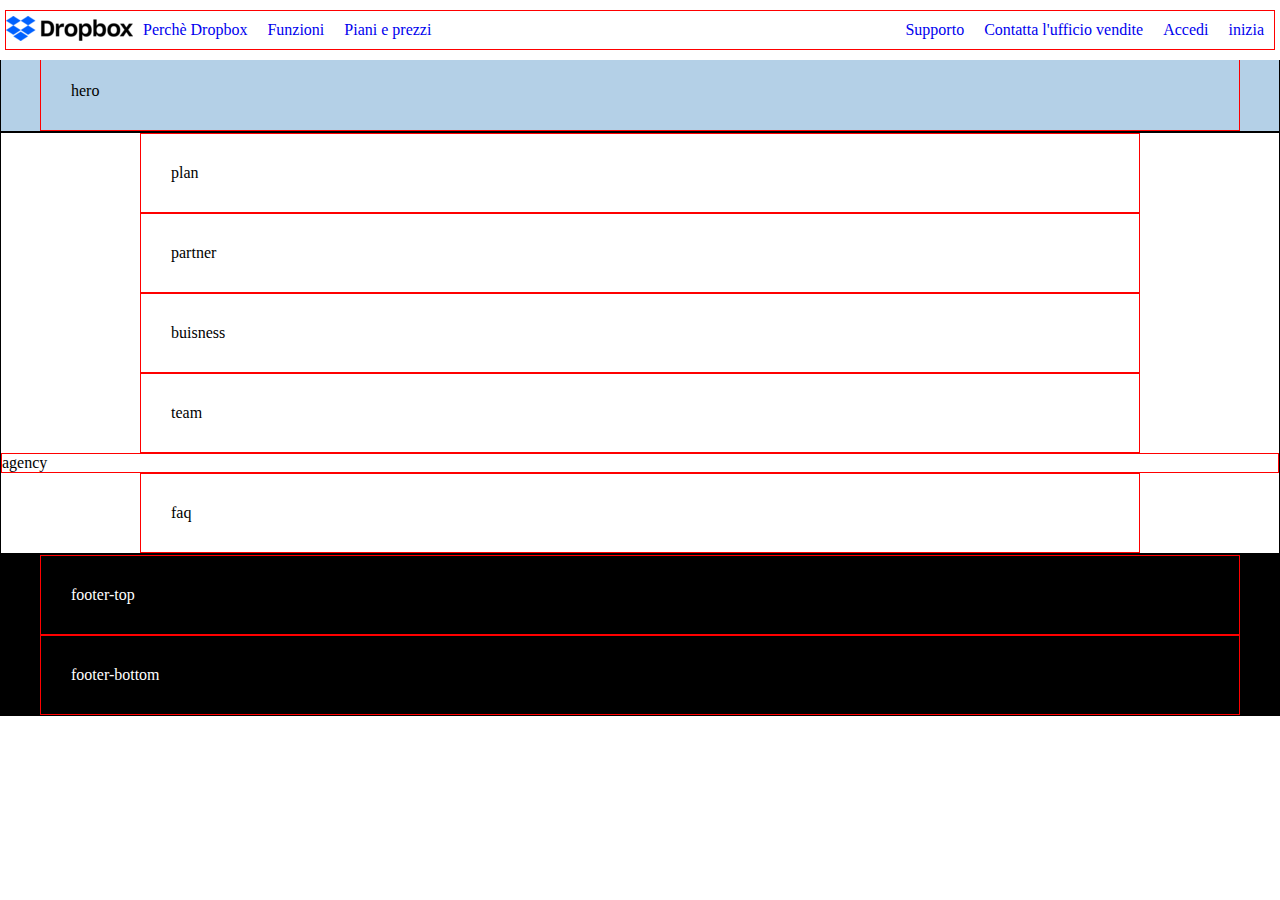
==== css/index.html @ 33028c06 "responsiv nav" ====
<!DOCTYPE html>
<html lang="en">
<head>
    <meta charset="UTF-8">
    <meta name="viewport" content="width=device-width, initial-scale=1.0">
    <!-- font -->
    <link rel="preconnect" href="https://fonts.googleapis.com">
    <link rel="preconnect" href="https://fonts.gstatic.com" crossorigin>
    <link href="https://fonts.googleapis.com/css2?family=Open+Sans:ital,wght@0,300..800;1,300..800&display=swap" rel="stylesheet">
    <link rel="stylesheet" href="css/style.css">
    <link rel="stylesheet" href="file.css">
    <title>Dropbox</title>
</head>
<body>
    <!-- header -->
    <header class="debug-1">
        <div class="nav-container">
            <nav class="debug d-flex space-between wrap">
                <div class="d-flex" >
                    <div>
                        <img src="../img/logo-small.png" alt="Dropbox-logo">
                    </div>
                    <ul class="d-flex wrap ">
                        <li><a href="#">Perchè Dropbox</a></li>
                        <li><a href="#">Funzioni</a></li>
                        <li><a href="#">Piani e prezzi</a></li>
                    </ul>
                </div>
                <div class="d-flex">
                    <ul class="d-flex wrap  ">
                        <li> <a href="#">Supporto</a></li>
                        <li><a href="#">Contatta l'ufficio vendite</a></li>
                        <li> <a href="#">Accedi</a></li>
                        <li><a href="#">inizia</a></li>
                    </ul>
                </div>

            </nav>
        </div>
       
        <div id="hero" class="debug container section-padding">hero</div>
    </header>








    <!-- main -->
    <main class="debug-1">
        <section id="plan" class="debug small-container section-padding">plan</section>
        <section id="partner" class="debug small-container section-padding">partner</section>
        <section id="buisness" class="debug small-container section-padding">buisness</section>
        <section id="team" class="debug small-container section-padding">team</section>
        <section id="agency" class="debug">agency</section>
        <section id="faq" class="debug small-container section-padding">faq</section>
    </main>
    <!-- footer -->
    <footer class="debug-1">
        <div class="ft-top debug container section-padding">footer-top</div>
        <div class="ft-bottom debug container section-padding">footer-bottom</div>
    </footer>
</body>
</html>
---- css/file.css ----
/* rest  */

*{
    margin: 0;
    padding: 0;
    box-sizing: border-box;
}

:root {
	--color-background: #ffffff;
	--color-background-image: #b4d0e7;
	--color-button: #0061ff;
	--color-background-footer: #000000;
	--color-bg-designit: #a2d39b;
	--color-bg-asu: #61082b;
	--color-bg-uniflorida: #0093ce;
	--color-bg-topps: #ff1c1c;
	--color-bg-designit-center: #f5f5f5;
	--color-bg-bicycle: #d5001f;
	--color-bg-lonelyplanet: #0d2481;
	--color-bg-herst: #b4d0e7;
	--color-bg-clearchannel: #ffd830;
	--color-text-buisness: #61082b;
}

ul{
    list-style: none;
}

a{
    text-decoration: none;
}

.debug{
    border: 1px solid red;
}

.debug-1{
    border: 1px solid black;
}


/* general  */

/* header  */

header{
    background-color: var(--color-background-image);
    margin-top: 50px;
}

nav{
    background-color: var(--color-background);
}

header ul li{
    padding: 10px;
}

header img{
   padding-top: 5px;
   max-width: 100%;
   

}


/* main  */






/* footer  */


footer{
    background-color: var(--color-background-footer);
    color: var(--color-background);
}


/* container  */



.container{
    max-width: 1200px;
    margin: 0 auto;
}

.small-container{
    max-width: 1000px;
    margin: 0 auto;
}

.nav-container{
    width: 100%;
    padding: 10px 5px;
    background-color: var(--color-background);
    position: fixed;
    top: 0;
    left: 0;
}

/* utility flex  */
.d-flex{
    display: flex;
}

.wrap{
    flex-wrap: wrap;
}

.space-between{
    justify-content: space-between;
}

.align-item{
    align-items: center;
}

.align-content{
    align-content: center;
}

.f-start{
    justify-content: flex-start;
}

.f-end{
    justify-content: flex-end
}

/* margin/padding  */

.section-padding{
    padding: 30px;
}
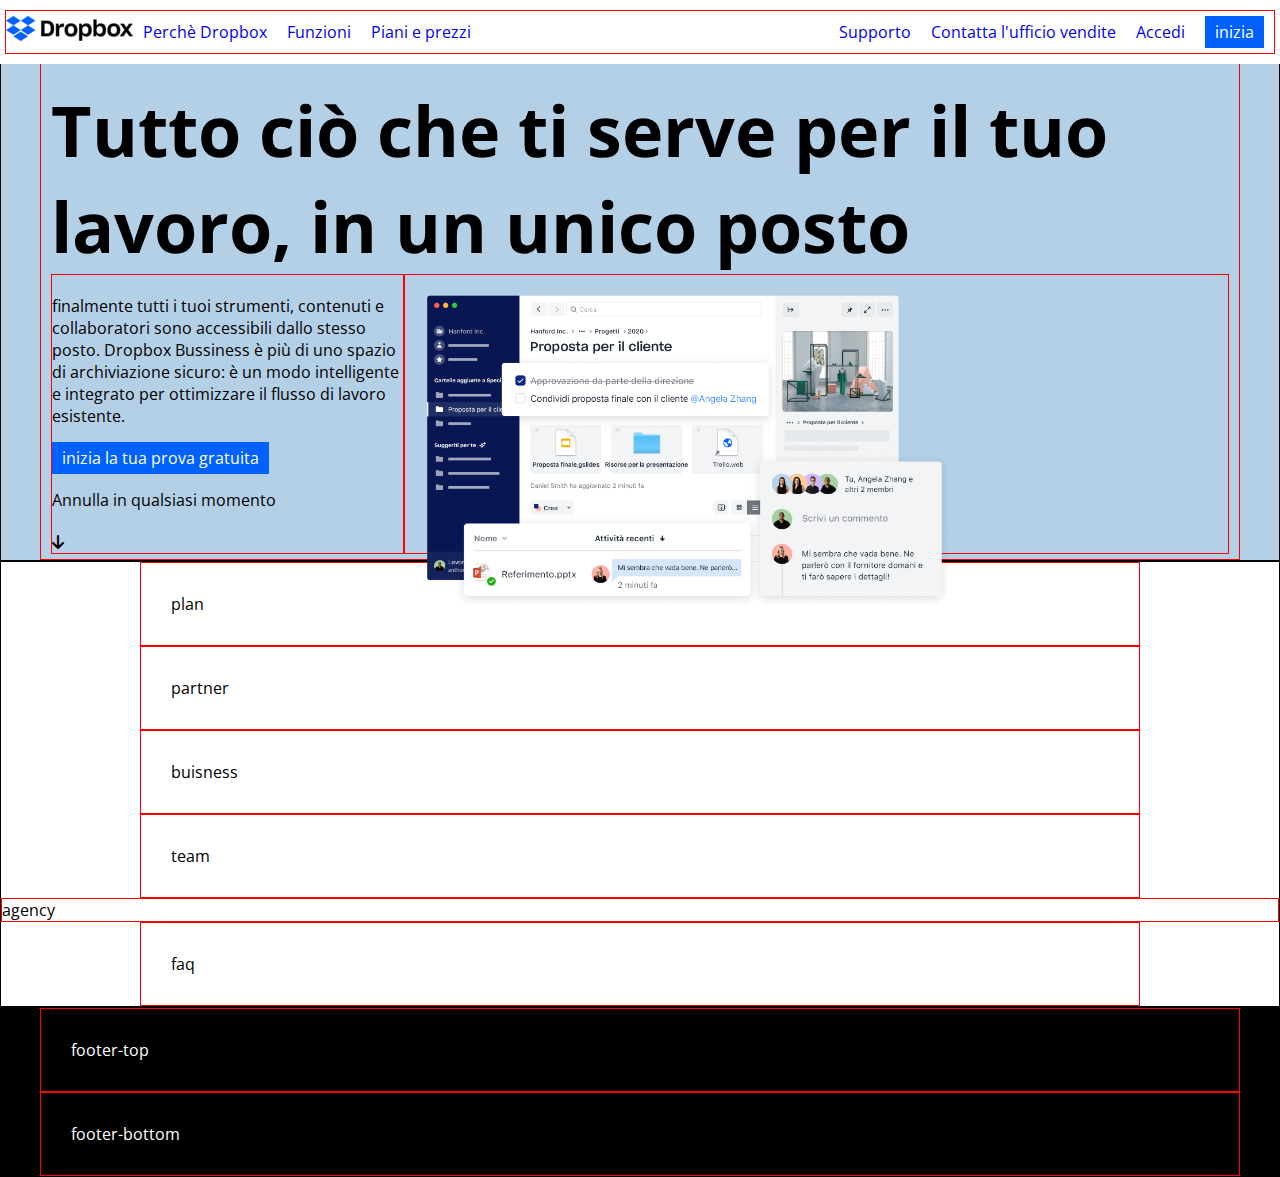
==== commit ba2f58f0: "add jumbo" ====
--- a/css/index.html
+++ b/css/index.html
@@ -3,11 +3,11 @@
 <head>
     <meta charset="UTF-8">
     <meta name="viewport" content="width=device-width, initial-scale=1.0">
-    <!-- font -->
+    <!-- font and font--->
     <link rel="preconnect" href="https://fonts.googleapis.com">
     <link rel="preconnect" href="https://fonts.gstatic.com" crossorigin>
-    <link href="https://fonts.googleapis.com/css2?family=Open+Sans:ital,wght@0,300..800;1,300..800&display=swap" rel="stylesheet">
-    <link rel="stylesheet" href="css/style.css">
+    <link href="https://fonts.googleapis.com/css2?family=Noto+Sans:ital,wght@0,100..900;1,100..900&family=Open+Sans:ital,wght@0,300..800;1,300..800&display=swap" rel="stylesheet">
+    <link rel="stylesheet" href="https://cdnjs.cloudflare.com/ajax/libs/font-awesome/6.5.1/css/all.min.css">
     <link rel="stylesheet" href="file.css">
     <title>Dropbox</title>
 </head>
@@ -31,22 +31,35 @@
                         <li> <a href="#">Supporto</a></li>
                         <li><a href="#">Contatta l'ufficio vendite</a></li>
                         <li> <a href="#">Accedi</a></li>
-                        <li><a href="#">inizia</a></li>
+                        <li><a href="#" class="blue-button">inizia</a></li>
                     </ul>
                 </div>
-
             </nav>
         </div>
        
-        <div id="hero" class="debug container section-padding">hero</div>
+        <div id="hero" class="debug container header-pudding">
+            <h1>Tutto ciò che ti serve per il tuo lavoro, in un unico posto</h1>
+
+            <div class="d-flex">
+                <div id="left" class="debug">
+
+                    <p>finalmente tutti i tuoi strumenti, contenuti e collaboratori sono accessibili dallo stesso posto.
+                        Dropbox Bussiness è più di uno spazio di archiviazione sicuro: è un modo intelligente e integrato per ottimizzare 
+                        il flusso di lavoro esistente.
+                    </p>
+                    <p><a href="#" class="blue-button">inizia la tua prova gratuita</a></p>
+                    <p>Annulla in qualsiasi momento</p>
+                    <p><i class="fa-solid fa-arrow-down"></i></p>
+                    
+
+                </div>
+                <div id="right" class="debug position-relative">
+                    <img id="jumbo"  src="../img/jumbo.png" alt="jumbo">
+                </div>
+            </div>
+            
+        </div>
     </header>
-
-
-
-
-
-
-
 
     <!-- main -->
     <main class="debug-1">
--- a/css/file.css
+++ b/css/file.css
@@ -41,7 +41,12 @@
 }
 
 
+
 /* general  */
+
+body{
+    font-family: "Open Sans", sans-serif;
+}
 
 /* header  */
 
@@ -61,11 +66,27 @@
 header img{
    padding-top: 5px;
    max-width: 100%;
-   
+}
 
+h1{
+    font-size: 70px;
+}
+
+header p{
+    margin-top: 20px;
 }
 
 
+.position-relative{
+    position: relative;
+}
+
+#jumbo{
+    position: absolute;
+    height: 330px;
+    padding-top: 20px;
+
+}
 /* main  */
 
 
@@ -103,6 +124,15 @@
     position: fixed;
     top: 0;
     left: 0;
+    z-index: 1000;
+}
+
+#left{
+    width: 30%;
+}
+
+#right{
+    width: 70%;
 }
 
 /* utility flex  */
@@ -134,9 +164,25 @@
     justify-content: flex-end
 }
 
+.f-center{
+    justify-content: center;
+}
+
 /* margin/padding  */
 
 .section-padding{
     padding: 30px;
 }
 
+.header-pudding{
+    padding: 30px 10px 5px 10px;
+}
+
+/* button utility */
+
+.blue-button{
+    color: var(--color-background);
+    padding: 5px 10px;
+    background-color: var(--color-button);
+}
+
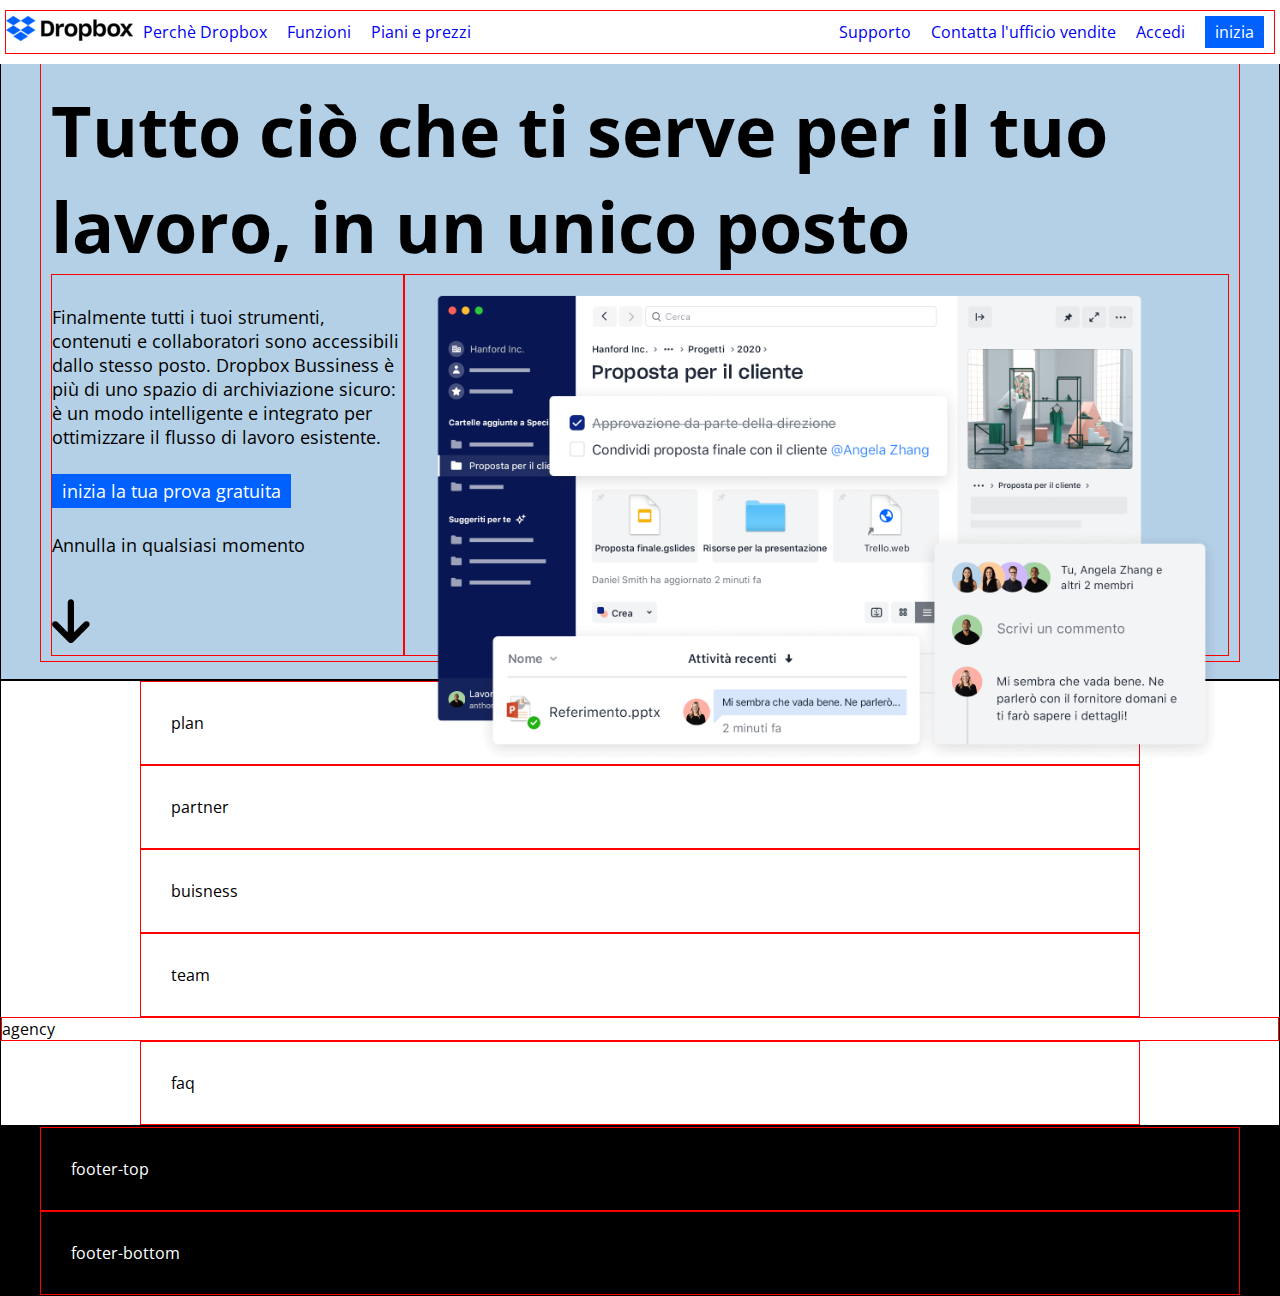
==== commit 3302a52f: "responsive jumbo" ====
--- a/css/index.html
+++ b/css/index.html
@@ -40,18 +40,16 @@
         <div id="hero" class="debug container header-pudding">
             <h1>Tutto ciò che ti serve per il tuo lavoro, in un unico posto</h1>
 
-            <div class="d-flex">
+            <div class="d-flex ">
                 <div id="left" class="debug">
 
-                    <p>finalmente tutti i tuoi strumenti, contenuti e collaboratori sono accessibili dallo stesso posto.
+                    <p>Finalmente tutti i tuoi strumenti, contenuti e collaboratori sono accessibili dallo stesso posto.
                         Dropbox Bussiness è più di uno spazio di archiviazione sicuro: è un modo intelligente e integrato per ottimizzare 
                         il flusso di lavoro esistente.
                     </p>
                     <p><a href="#" class="blue-button">inizia la tua prova gratuita</a></p>
                     <p>Annulla in qualsiasi momento</p>
-                    <p><i class="fa-solid fa-arrow-down"></i></p>
-                    
-
+                    <p class="down-arrow"><i class="fa-solid fa-arrow-down"></i></p>
                 </div>
                 <div id="right" class="debug position-relative">
                     <img id="jumbo"  src="../img/jumbo.png" alt="jumbo">
--- a/css/file.css
+++ b/css/file.css
@@ -53,6 +53,7 @@
 header{
     background-color: var(--color-background-image);
     margin-top: 50px;
+    min-height: 630px;
 }
 
 nav{
@@ -73,7 +74,13 @@
 }
 
 header p{
-    margin-top: 20px;
+    margin-top: 30px;
+    font-size: 18px;
+
+}
+
+.down-arrow{
+    font-size: 50px;
 }
 
 
@@ -83,9 +90,7 @@
 
 #jumbo{
     position: absolute;
-    height: 330px;
     padding-top: 20px;
-
 }
 /* main  */
 
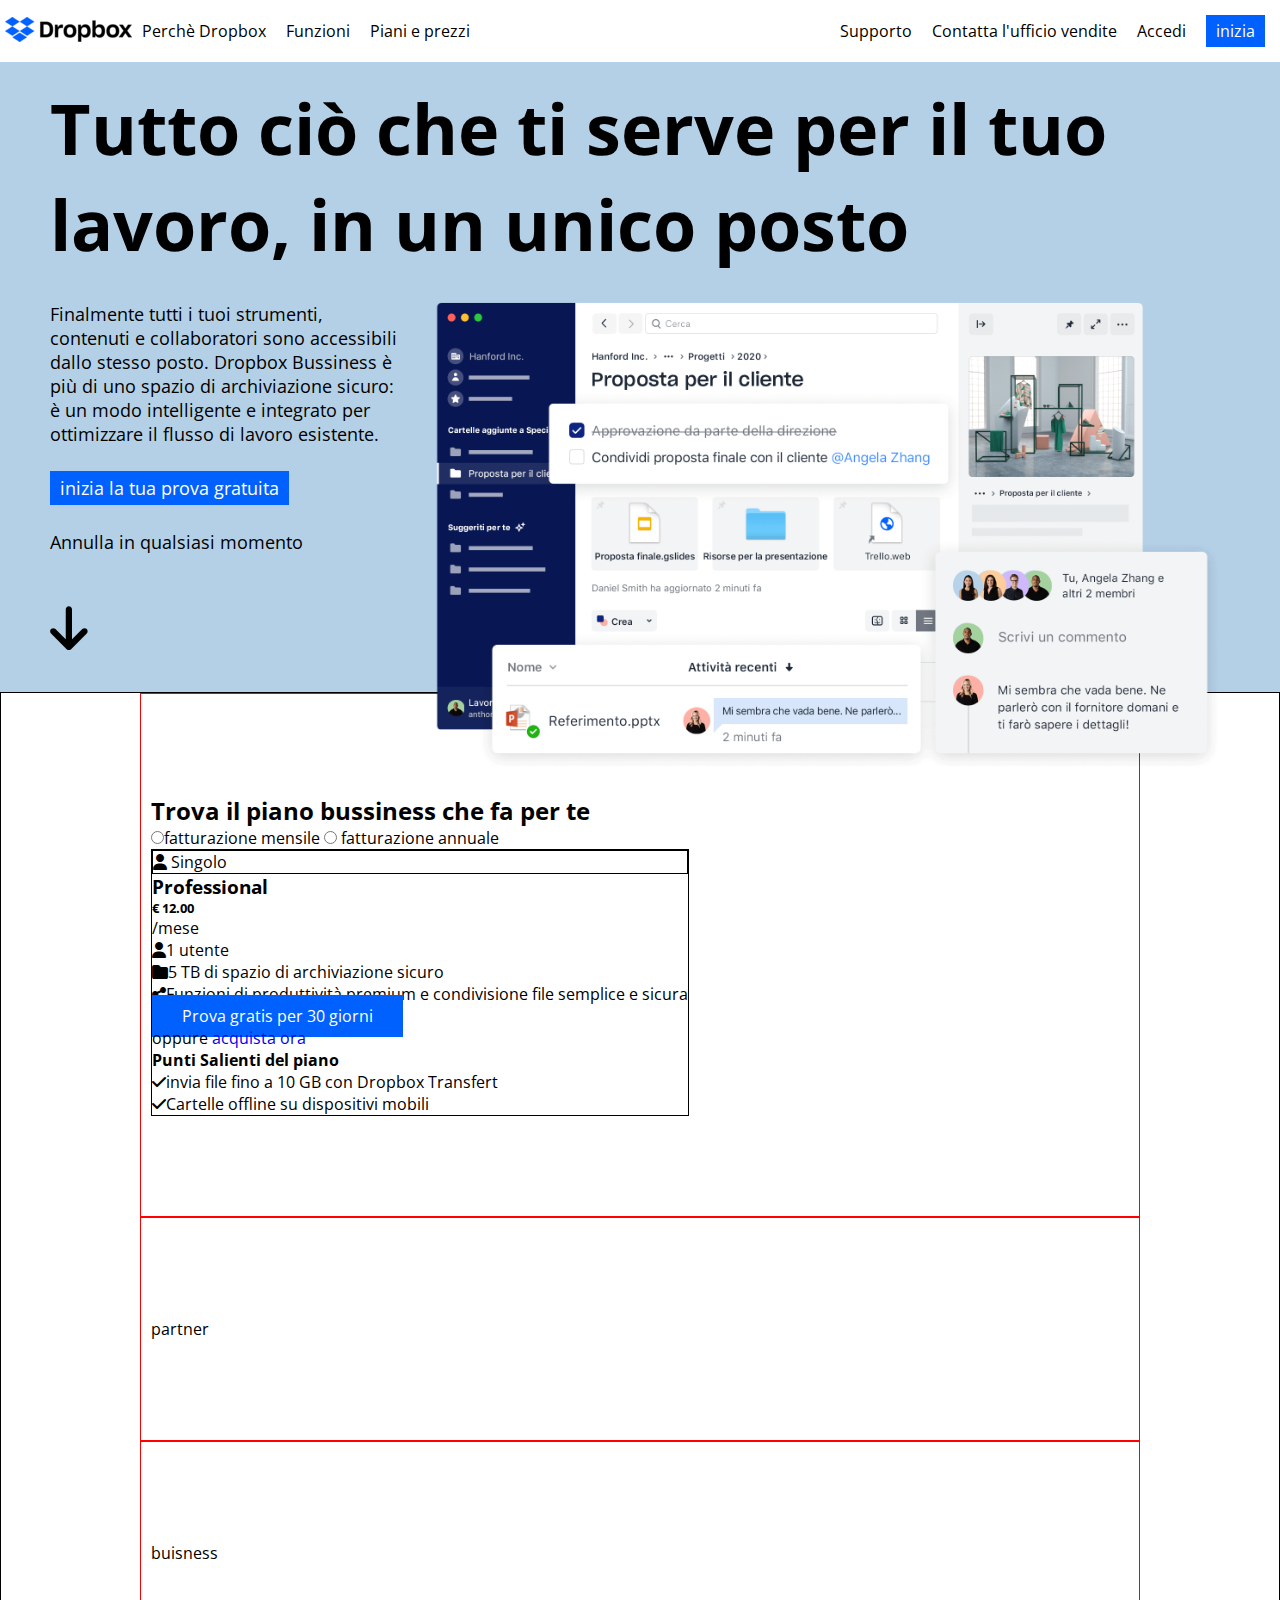
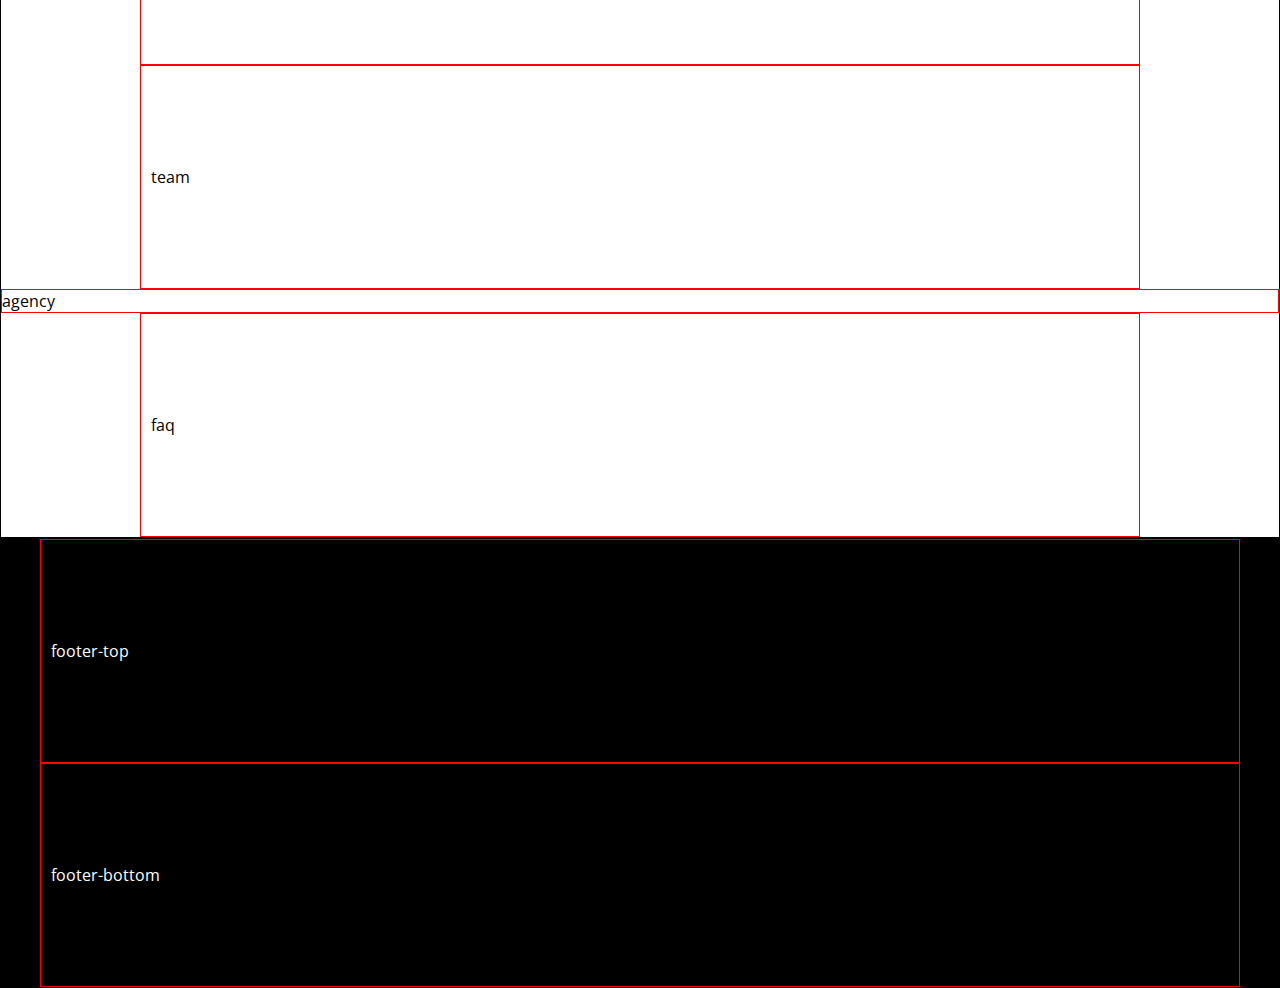
==== commit 33e7feb1: "Main structure" ====
--- a/css/index.html
+++ b/css/index.html
@@ -13,9 +13,9 @@
 </head>
 <body>
     <!-- header -->
-    <header class="debug-1">
+    <header >
         <div class="nav-container">
-            <nav class="debug d-flex space-between wrap">
+            <nav class="d-flex space-between wrap">
                 <div class="d-flex" >
                     <div>
                         <img src="../img/logo-small.png" alt="Dropbox-logo">
@@ -37,11 +37,11 @@
             </nav>
         </div>
        
-        <div id="hero" class="debug container header-pudding">
+        <div id="hero" class="container header-pudding">
             <h1>Tutto ciò che ti serve per il tuo lavoro, in un unico posto</h1>
 
             <div class="d-flex ">
-                <div id="left" class="debug">
+                <div id="left" >
 
                     <p>Finalmente tutti i tuoi strumenti, contenuti e collaboratori sono accessibili dallo stesso posto.
                         Dropbox Bussiness è più di uno spazio di archiviazione sicuro: è un modo intelligente e integrato per ottimizzare 
@@ -51,7 +51,7 @@
                     <p>Annulla in qualsiasi momento</p>
                     <p class="down-arrow"><i class="fa-solid fa-arrow-down"></i></p>
                 </div>
-                <div id="right" class="debug position-relative">
+                <div id="right" class="position-relative">
                     <img id="jumbo"  src="../img/jumbo.png" alt="jumbo">
                 </div>
             </div>
@@ -61,7 +61,77 @@
 
     <!-- main -->
     <main class="debug-1">
-        <section id="plan" class="debug small-container section-padding">plan</section>
+
+        <section id="plan" class="debug small-container section-padding">
+            <h2>Trova il piano bussiness che fa per te </h2>
+            <input type="radio" name="opzione">fatturazione mensile
+            <input type="radio" name="opzione"> fatturazione annuale
+
+
+
+           
+            <div class="d-flex wrap space-between">  <!-- contine  i 3 div  -->
+
+
+                <div class="debug-1">    <!-- primo div -->
+
+                    <div class="debug-1">  <!-- titolo div  -->
+                        <i class="fa-solid fa-user"></i>
+                        <span>Singolo</span>
+                    </div>
+
+                    <div>
+                        <ul>
+                            <h3>Professional</h3>
+                            <h5>&euro; 12.00</h5>
+                            <li>/mese</li>
+                        </ul>
+    
+                        <ul>
+                            <li><i class="fa-solid fa-user"></i>1 utente</li>
+                            <li><i class="fa-solid fa-folder"></i>5 TB  di spazio di archiviazione sicuro</li>
+                            <li><i class="fa-solid fa-share-nodes"></i>Funzioni di produttività premium e condivisione file semplice e sicura</li>
+                        </ul>
+
+                        <ul>
+                            <li><a href="#" class="blue-button-2">Prova gratis per 30 giorni</a></li>
+                            <li>oppure <a href="#">acquista ora</a></li>
+                        </ul>
+                    </div>
+
+                    <div>
+
+                        <ul>
+                            <h4> Punti Salienti del piano</h4>
+                            <li><i class="fa-solid fa-check"></i>invia file fino a 10 GB con Dropbox Transfert</li>
+                            <li><i class="fa-solid fa-check"></i>Cartelle offline su dispositivi mobili</li>
+                        </ul>
+                       
+                    </div>
+                    
+                     
+                    
+
+                    
+
+
+
+                </div>
+
+
+
+            </div> <!-- contine  i 3 div  -->
+
+        </section>
+
+
+
+
+
+
+
+
+        
         <section id="partner" class="debug small-container section-padding">partner</section>
         <section id="buisness" class="debug small-container section-padding">buisness</section>
         <section id="team" class="debug small-container section-padding">team</section>
--- a/css/file.css
+++ b/css/file.css
@@ -53,7 +53,7 @@
 header{
     background-color: var(--color-background-image);
     margin-top: 50px;
-    min-height: 630px;
+    min-height: 620px;
 }
 
 nav{
@@ -64,23 +64,36 @@
     padding: 10px;
 }
 
+header ul li a{
+    color: var(--color-background-footer);
+}
+
 header img{
-   padding-top: 5px;
+   padding-top: 7px;
    max-width: 100%;
 }
 
 h1{
     font-size: 70px;
+}
+
+#left{
+    width: 30%;
+   
+}
+
+#right{
+    width: 70%;
 }
 
 header p{
     margin-top: 30px;
     font-size: 18px;
-
 }
 
 .down-arrow{
     font-size: 50px;
+    padding-top: 10px;
 }
 
 
@@ -90,8 +103,12 @@
 
 #jumbo{
     position: absolute;
-    padding-top: 20px;
-}
+    padding-top: 30px;
+}
+#hero{
+    padding-bottom: 30px;
+}
+
 /* main  */
 
 
@@ -132,13 +149,7 @@
     z-index: 1000;
 }
 
-#left{
-    width: 30%;
-}
-
-#right{
-    width: 70%;
-}
+
 
 /* utility flex  */
 .d-flex{
@@ -176,12 +187,14 @@
 /* margin/padding  */
 
 .section-padding{
-    padding: 30px;
+    padding: 100px 10px ;
 }
 
 .header-pudding{
-    padding: 30px 10px 5px 10px;
-}
+    padding: 30px 10px 0px 10px;
+}
+
+
 
 /* button utility */
 
@@ -191,3 +204,8 @@
     background-color: var(--color-button);
 }
 
+.blue-button-2{
+    color: var(--color-background);
+    padding: 10px 30px;
+    background-color: var(--color-button);
+}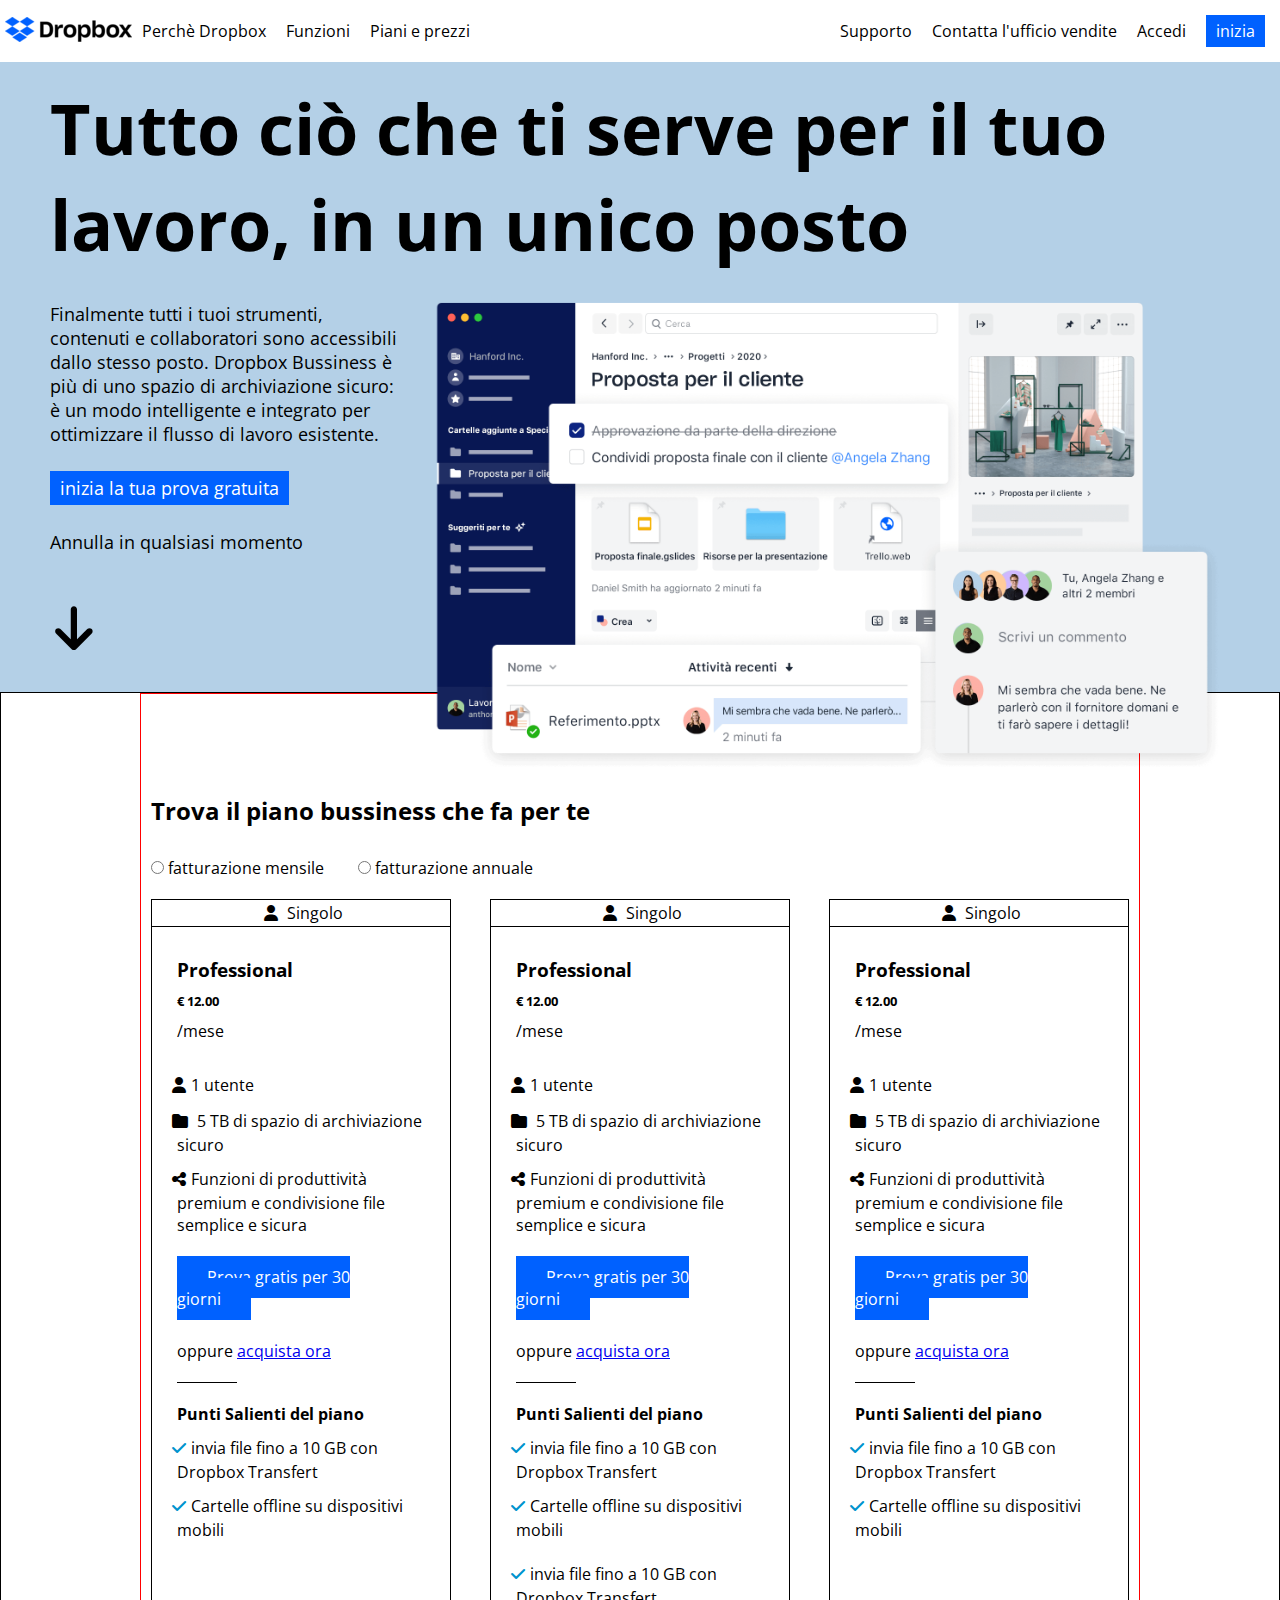
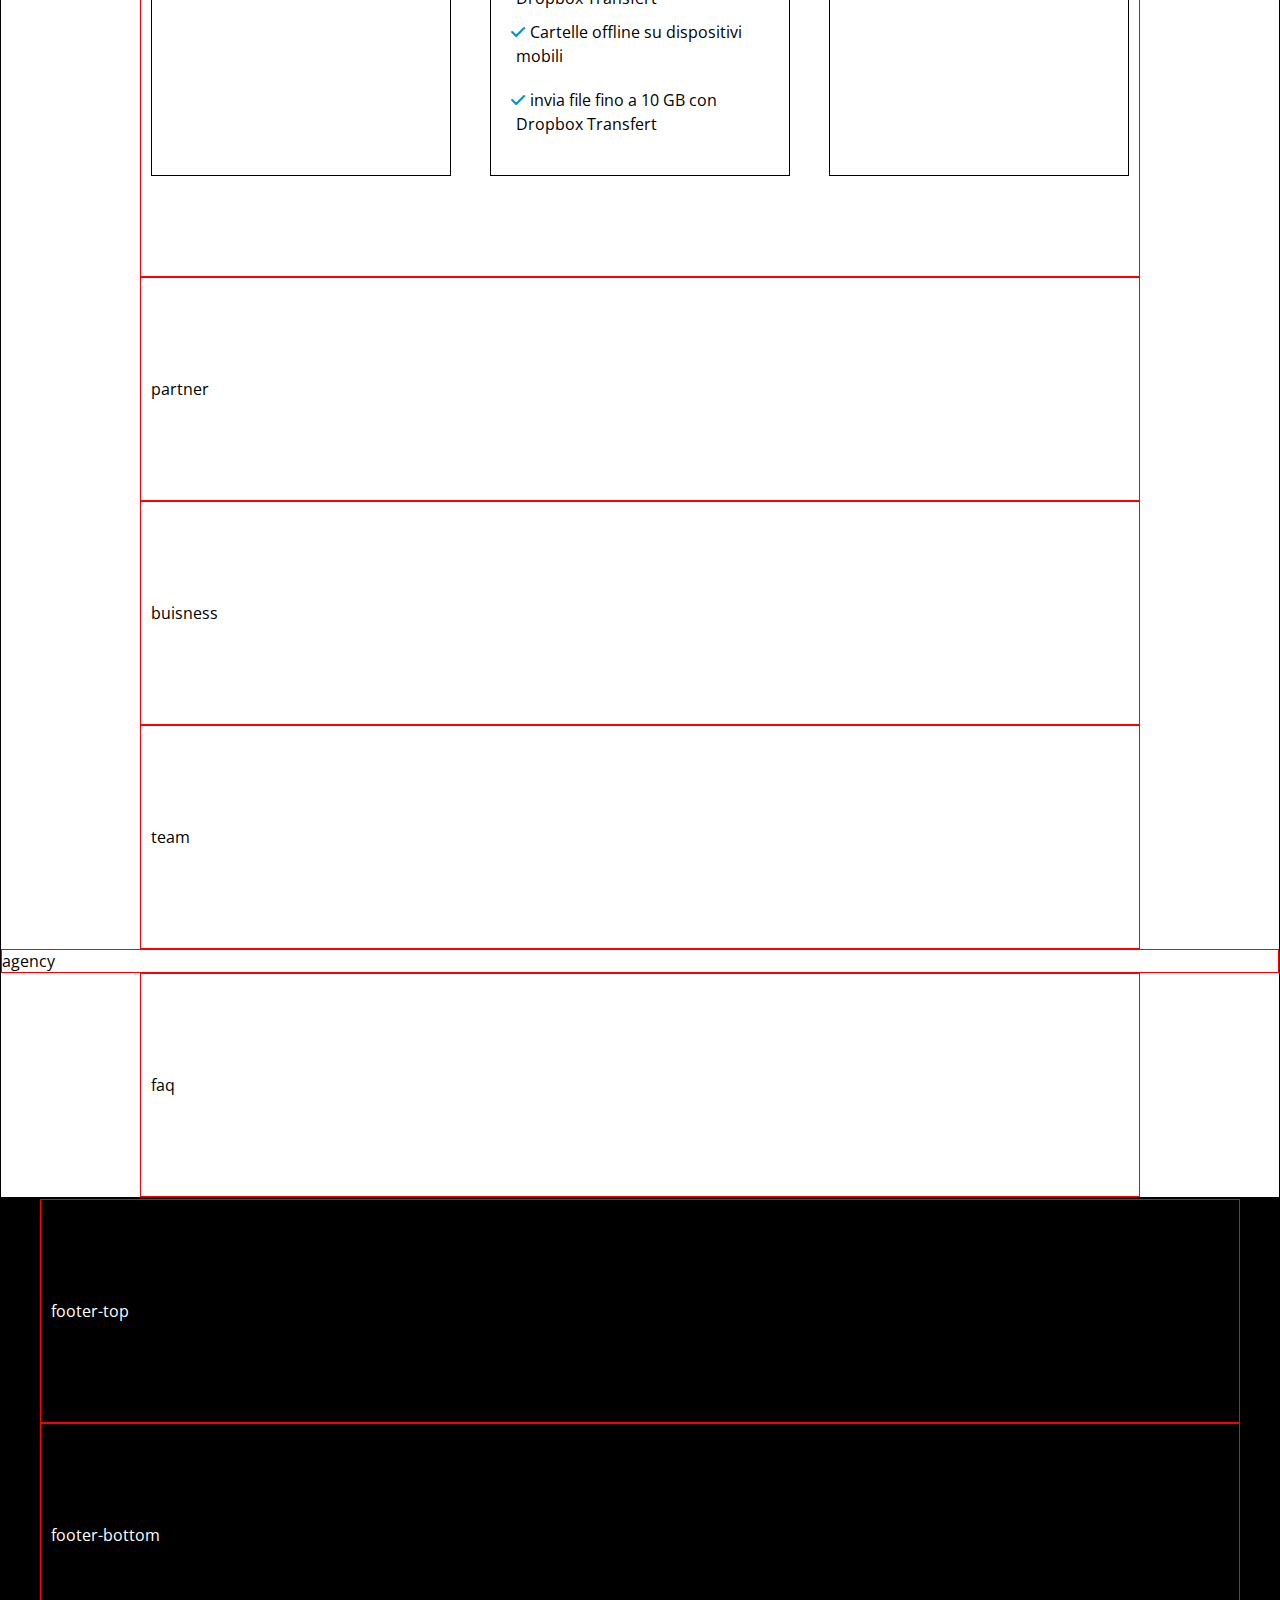
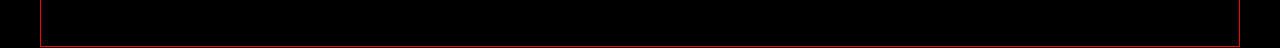
==== commit 32062d7d: "Section plan 80%" ====
--- a/css/index.html
+++ b/css/index.html
@@ -63,61 +63,144 @@
     <main class="debug-1">
 
         <section id="plan" class="debug small-container section-padding">
-            <h2>Trova il piano bussiness che fa per te </h2>
-            <input type="radio" name="opzione">fatturazione mensile
-            <input type="radio" name="opzione"> fatturazione annuale
+            <h2 class="padding-b-30">Trova il piano bussiness che fa per te </h2>
+            <input type="radio" name="opzione" > fatturazione mensile
+            <input type="radio" name="opzione" class="margin-l-30"> fatturazione annuale
 
 
 
            
-            <div class="d-flex wrap space-between">  <!-- contine  i 3 div  -->
-
-
-                <div class="debug-1">    <!-- primo div -->
-
-                    <div class="debug-1">  <!-- titolo div  -->
+            <div class="d-flex wrap space-between padding-t-20">  <!-- contine  i 3 div  -->
+
+
+                <div class="plan-container border">    <!-- primo div -->
+
+                    <div class="border-b-1  text-center ">  <!-- titolo div  -->
                         <i class="fa-solid fa-user"></i>
                         <span>Singolo</span>
                     </div>
 
-                    <div>
-                        <ul>
-                            <h3>Professional</h3>
-                            <h5>&euro; 12.00</h5>
-                            <li>/mese</li>
-                        </ul>
-    
-                        <ul>
-                            <li><i class="fa-solid fa-user"></i>1 utente</li>
-                            <li><i class="fa-solid fa-folder"></i>5 TB  di spazio di archiviazione sicuro</li>
-                            <li><i class="fa-solid fa-share-nodes"></i>Funzioni di produttività premium e condivisione file semplice e sicura</li>
-                        </ul>
-
-                        <ul>
-                            <li><a href="#" class="blue-button-2">Prova gratis per 30 giorni</a></li>
-                            <li>oppure <a href="#">acquista ora</a></li>
-                        </ul>
-                    </div>
-
-                    <div>
-
-                        <ul>
-                            <h4> Punti Salienti del piano</h4>
-                            <li><i class="fa-solid fa-check"></i>invia file fino a 10 GB con Dropbox Transfert</li>
-                            <li><i class="fa-solid fa-check"></i>Cartelle offline su dispositivi mobili</li>
-                        </ul>
-                       
-                    </div>
-                    
-                     
-                    
-
-                    
-
-
-
-                </div>
-
+                    <div class="padding-plan">
+                        <div >
+                            <ul>
+                                <h3 class="padding-b-10">Professional</h3>
+                                <h5 class="padding-b-10">&euro; 12.00</h5>
+                                <li class="padding-b-30">/mese</li>
+                            </ul>
+        
+
+                            <ul>
+                                <li class="padding-b-10"><i class="fa-solid fa-user"></i>1 utente</li>
+                                <li class="padding-b-10"><i class="fa-solid fa-folder"></i>
+                                    5 TB  di spazio di archiviazione sicuro</li>
+                                <li class="padding-b-30"><i class="fa-solid fa-share-nodes"></i>Funzioni di produttività premium e condivisione file semplice e sicura</li>
+                            </ul>
+    
+                            <ul>
+                                <li class="padding-b-30"><a href="#" class="blue-button-2">Prova gratis per 30 giorni</a></li>
+                                <li  class="padding-b-20">oppure <a href="#">acquista ora</a></li>
+                            </ul>
+                        </div>
+                        <div class="border-b"></div>
+                        <div>
+    
+                            <ul>
+                                <h4 class="padding-b-10 padding-t-20"> Punti Salienti del piano</h4>
+                                <li class="padding-b-10"><i class="fa-solid fa-check check"></i>invia file fino a 10 GB con Dropbox Transfert</li>
+                                <li class="padding-b-20"><i class="fa-solid fa-check check"></i>Cartelle offline su dispositivi mobili</li>
+                            </ul>
+                           
+                        </div>
+                    </div>
+                </div>
+
+                <div class="plan-container border ">    <!-- secondo div -->
+
+                    <div class="border-b-1  text-center ">  <!-- titolo div  -->
+                        <i class="fa-solid fa-user"></i>
+                        <span>Singolo</span>
+                    </div>
+
+                    <div class=" padding-plan">
+                        <div >
+                            <ul>
+                                <h3 class="padding-b-10">Professional</h3>
+                                <h5 class="padding-b-10">&euro; 12.00</h5>
+                                <li class="padding-b-30">/mese</li>
+                            </ul>
+        
+
+                            <ul>
+                                <li class="padding-b-10"><i class="fa-solid fa-user"></i>1 utente</li>
+                                <li class="padding-b-10"><i class="fa-solid fa-folder"></i>
+                                    5 TB  di spazio di archiviazione sicuro</li>
+                                <li class="padding-b-30"><i class="fa-solid fa-share-nodes"></i>Funzioni di produttività premium e condivisione file semplice e sicura</li>
+                            </ul>
+    
+                            <ul>
+                                <li class="padding-b-30"><a href="#" class="blue-button-2">Prova gratis per 30 giorni</a></li>
+                                <li  class="padding-b-20">oppure <a href="#">acquista ora</a></li>
+                            </ul>
+                        </div>
+                        <div class="border-b"></div>
+                        <div>
+    
+                            <ul>
+                                <h4 class="padding-b-10 padding-t-20"> Punti Salienti del piano</h4>
+                                <li class="padding-b-10"><i class="fa-solid fa-check check"></i>invia file fino a 10 GB con Dropbox Transfert</li>
+                                <li class="padding-b-20"><i class="fa-solid fa-check check"></i>Cartelle offline su dispositivi mobili</li>
+                                <li class="padding-b-10"><i class="fa-solid fa-check check"></i>invia file fino a 10 GB con Dropbox Transfert</li>
+                                <li class="padding-b-20"><i class="fa-solid fa-check check"></i>Cartelle offline su dispositivi mobili</li>
+                                <li class="padding-b-10"><i class="fa-solid fa-check check"></i>invia file fino a 10 GB con Dropbox Transfert</li>
+                            </ul>
+                           
+                        </div>
+                    </div>
+                </div>
+
+
+
+
+                <div class="plan-container border">    <!-- terzo div -->
+
+                    <div class="border-b-1 text-center ">  <!-- titolo div  -->
+                        <i class="fa-solid fa-user"></i>
+                        <span>Singolo</span>
+                    </div>
+
+                    <div class="padding-plan">
+                        <div >
+                            <ul>
+                                <h3 class="padding-b-10">Professional</h3>
+                                <h5 class="padding-b-10">&euro; 12.00</h5>
+                                <li class="padding-b-30">/mese</li>
+                            </ul>
+        
+
+                            <ul>
+                                <li class="padding-b-10"><i class="fa-solid fa-user"></i>1 utente</li>
+                                <li class="padding-b-10"><i class="fa-solid fa-folder"></i>
+                                    5 TB  di spazio di archiviazione sicuro</li>
+                                <li class="padding-b-30"><i class="fa-solid fa-share-nodes"></i>Funzioni di produttività premium e condivisione file semplice e sicura</li>
+                            </ul>
+    
+                            <ul>
+                                <li class="padding-b-30"><a href="#" class="blue-button-2">Prova gratis per 30 giorni</a></li>
+                                <li  class="padding-b-20">oppure <a href="#">acquista ora</a></li>
+                            </ul>
+                        </div>
+                        <div class="border-b"></div>
+                        <div>
+    
+                            <ul>
+                                <h4 class="padding-b-10 padding-t-20"> Punti Salienti del piano</h4>
+                                <li class="padding-b-10"><i class="fa-solid fa-check check"></i>invia file fino a 10 GB con Dropbox Transfert</li>
+                                <li class="padding-b-20"><i class="fa-solid fa-check check"></i>Cartelle offline su dispositivi mobili</li>
+                            </ul>
+                           
+                        </div>
+                    </div>
+                </div>
 
 
             </div> <!-- contine  i 3 div  -->
--- a/css/file.css
+++ b/css/file.css
@@ -111,9 +111,21 @@
 
 /* main  */
 
-
-
-
+main a{
+    text-decoration: underline;
+}
+
+i{ 
+    padding: 5px;
+}
+
+ul li i{
+    margin-left: -10px;
+}
+
+.check{
+    color: var(--color-bg-uniflorida);
+}
 
 
 /* footer  */
@@ -149,6 +161,10 @@
     z-index: 1000;
 }
 
+.plan-container{
+    width: 300px;
+    min-height: 855px;
+}
 
 
 /* utility flex  */
@@ -194,7 +210,30 @@
     padding: 30px 10px 0px 10px;
 }
 
-
+.margin-l-30{
+    margin-left: 30px;
+}
+
+.padding-b-10{
+    padding-bottom: 10px;
+}
+
+.padding-b-30{
+    padding-bottom: 30px;
+}
+
+.padding-b-20{
+    padding-bottom: 20px;
+}
+
+.padding-t-20{
+    padding-top: 20px;
+}
+
+
+.padding-plan{
+    padding: 30px 25px;
+}
 
 /* button utility */
 
@@ -208,4 +247,33 @@
     color: var(--color-background);
     padding: 10px 30px;
     background-color: var(--color-button);
+    text-decoration: none;
+}
+
+
+/* border utility  */
+
+
+.border-b-1{
+    border-left: 0px solid var(--color-background-footer);
+    border-right: 0px solid var(--color-background-footer);
+    border-top: 0px solid var(--color-background-footer);
+    border-bottom: 1px solid var(--color-background-footer);
+
+
+}
+
+.border{
+    border: 1px solid var(--color-background-footer);
+}
+
+.border-b{
+    border-bottom: 1px solid var(--color-background-footer);
+   width: 60px;
+}
+
+/* text utility  */
+
+.text-center{
+    text-align: center;
 }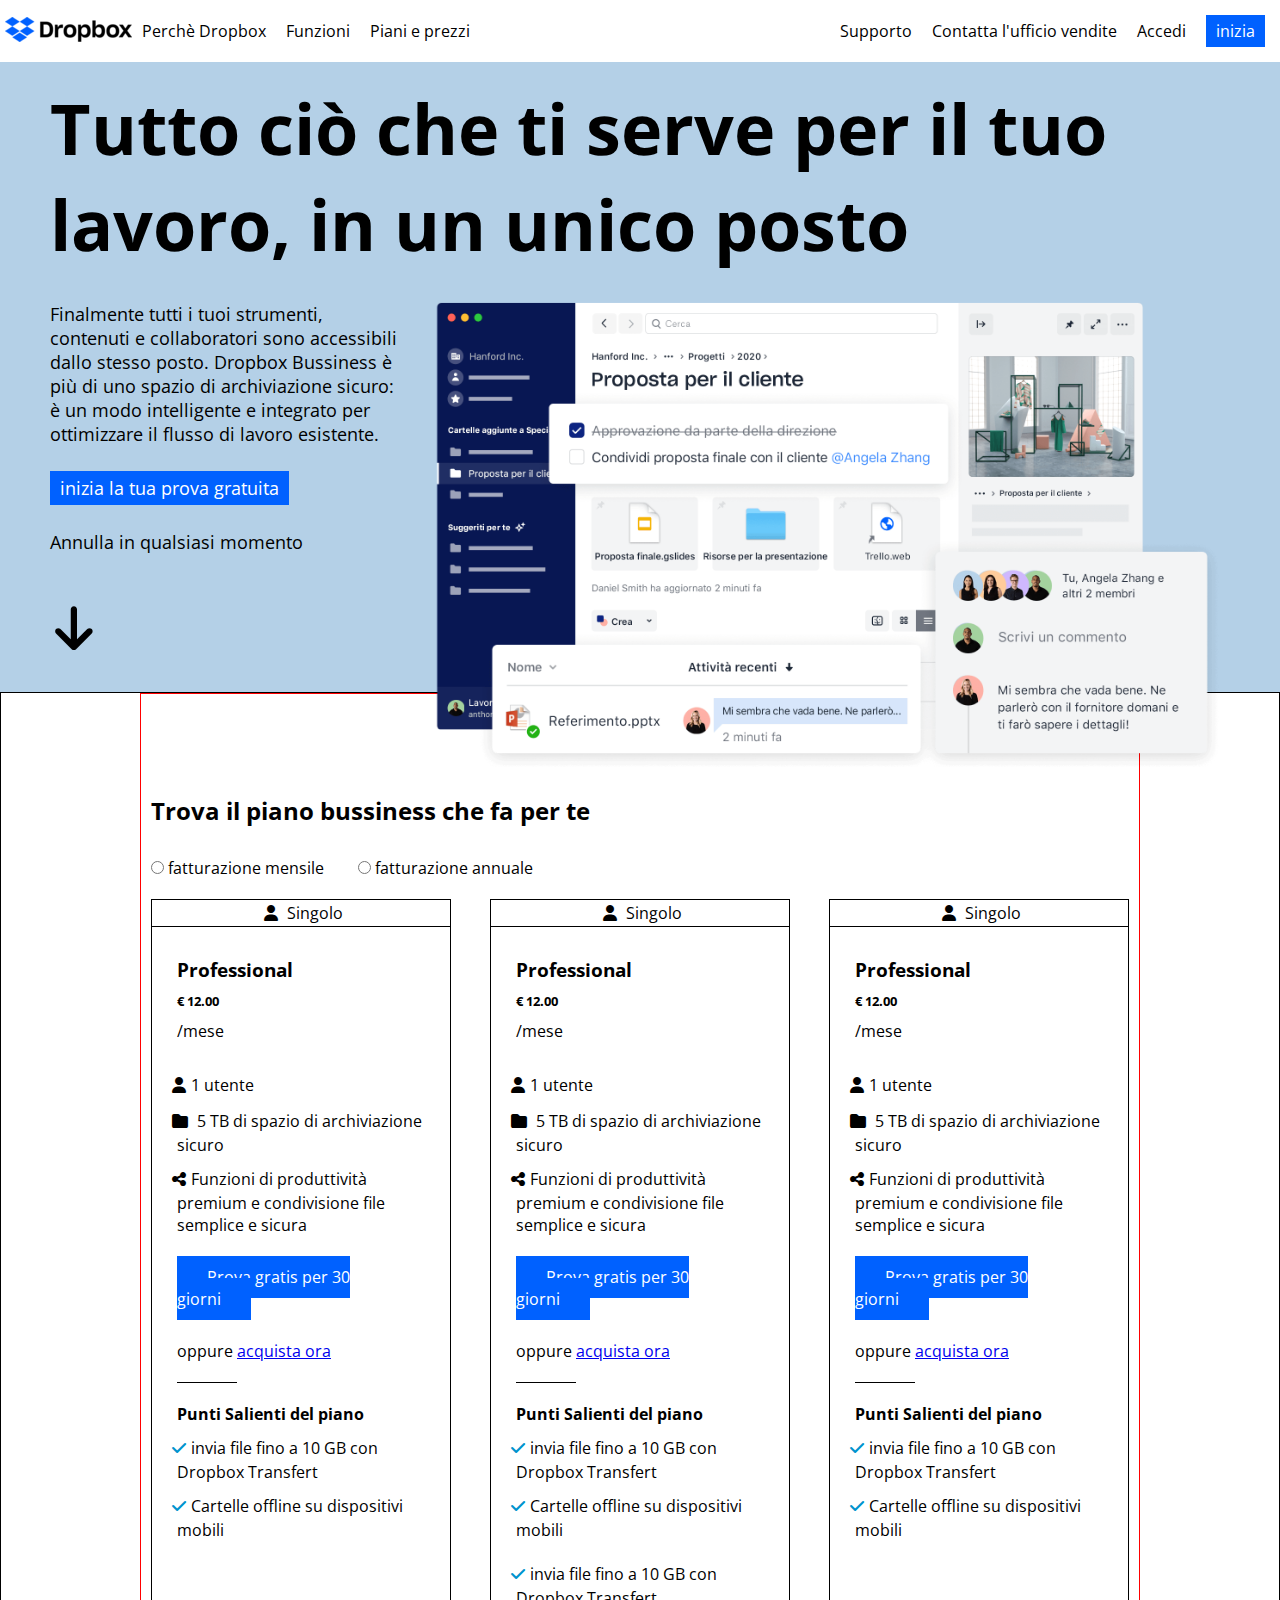
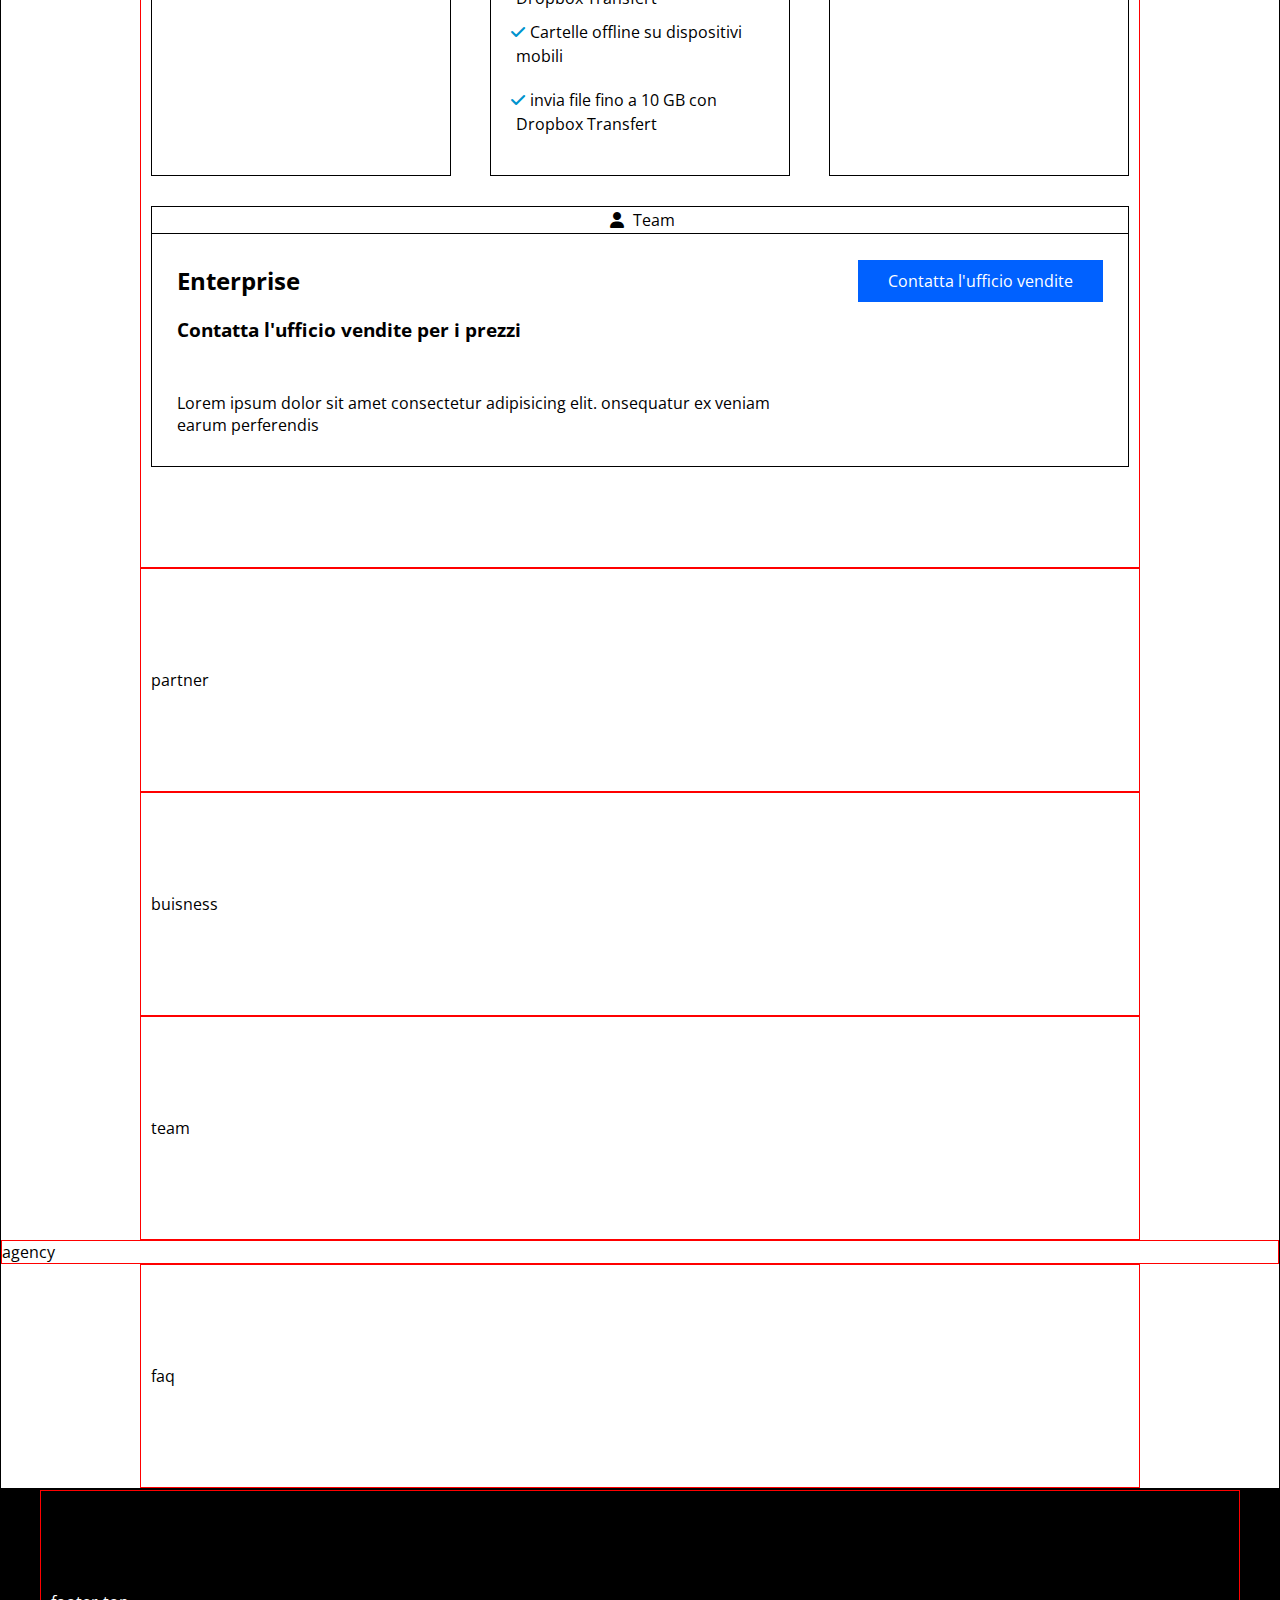
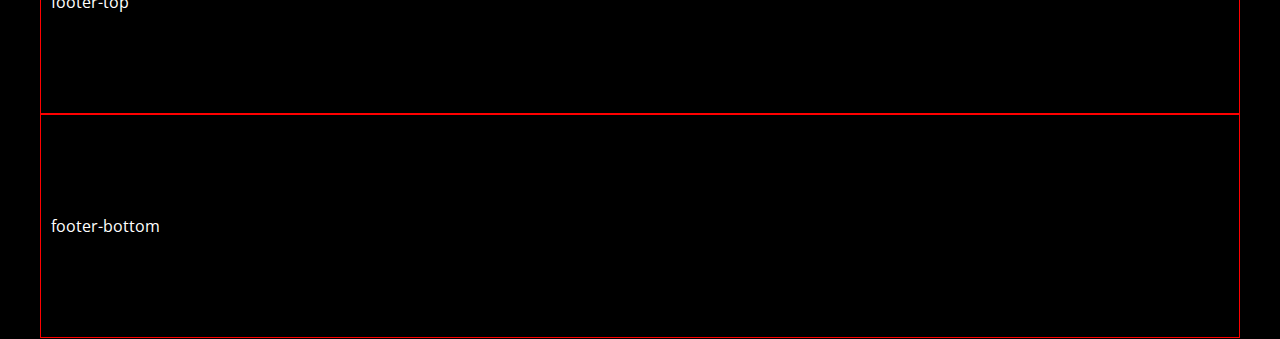
==== commit 8df3c32d: "section plan 99%" ====
--- a/css/index.html
+++ b/css/index.html
@@ -201,9 +201,36 @@
                         </div>
                     </div>
                 </div>
-
-
             </div> <!-- contine  i 3 div  -->
+
+            <div class=" margin-t-30 border">
+
+                <div class="border-b-1  text-center ">  <!-- titolo div  -->
+                    <i class="fa-solid fa-user"></i>
+                    <span>Team</span>
+                </div>
+
+                <div class="padding-plan">
+
+                    <div class="d-flex space-between align-item">
+                        <div><h2>Enterprise</h2></div>
+                        <div><a href="#" class="blue-button-2">Contatta l'ufficio vendite</a></div>
+                    </div>
+
+                    <div class="container-600">
+                        <h3 class="padding-b-50 padding-t-20 ">Contatta l'ufficio vendite per i prezzi</h3>
+                        <p>Lorem ipsum dolor sit amet consectetur adipisicing elit. 
+                           onsequatur ex veniam earum perferendis
+                        </p>
+                    </div>
+                   
+                    
+                   
+                
+
+                </div>
+
+            </div>
 
         </section>
 
--- a/css/file.css
+++ b/css/file.css
@@ -166,6 +166,10 @@
     min-height: 855px;
 }
 
+.container-600{
+    max-width:600px;
+}
+
 
 /* utility flex  */
 .d-flex{
@@ -202,38 +206,55 @@
 
 /* margin/padding  */
 
+.header-pudding{
+    padding: 30px 10px 0px 10px;
+}
+
 .section-padding{
     padding: 100px 10px ;
 }
 
-.header-pudding{
-    padding: 30px 10px 0px 10px;
+
+.padding-plan{
+    padding: 30px 25px;
+}
+
+/* margin  */
+
+.margin-t-30{
+    margin-top: 30px;
 }
 
 .margin-l-30{
     margin-left: 30px;
 }
 
+
+/* padding bottom  */
 .padding-b-10{
     padding-bottom: 10px;
 }
 
+.padding-b-20{
+    padding-bottom: 20px;
+}
+
 .padding-b-30{
     padding-bottom: 30px;
 }
 
-.padding-b-20{
-    padding-bottom: 20px;
-}
+.padding-b-50{
+    padding-bottom: 50px;
+}
+
+/* padding top  */
 
 .padding-t-20{
     padding-top: 20px;
 }
 
 
-.padding-plan{
-    padding: 30px 25px;
-}
+
 
 /* button utility */
 
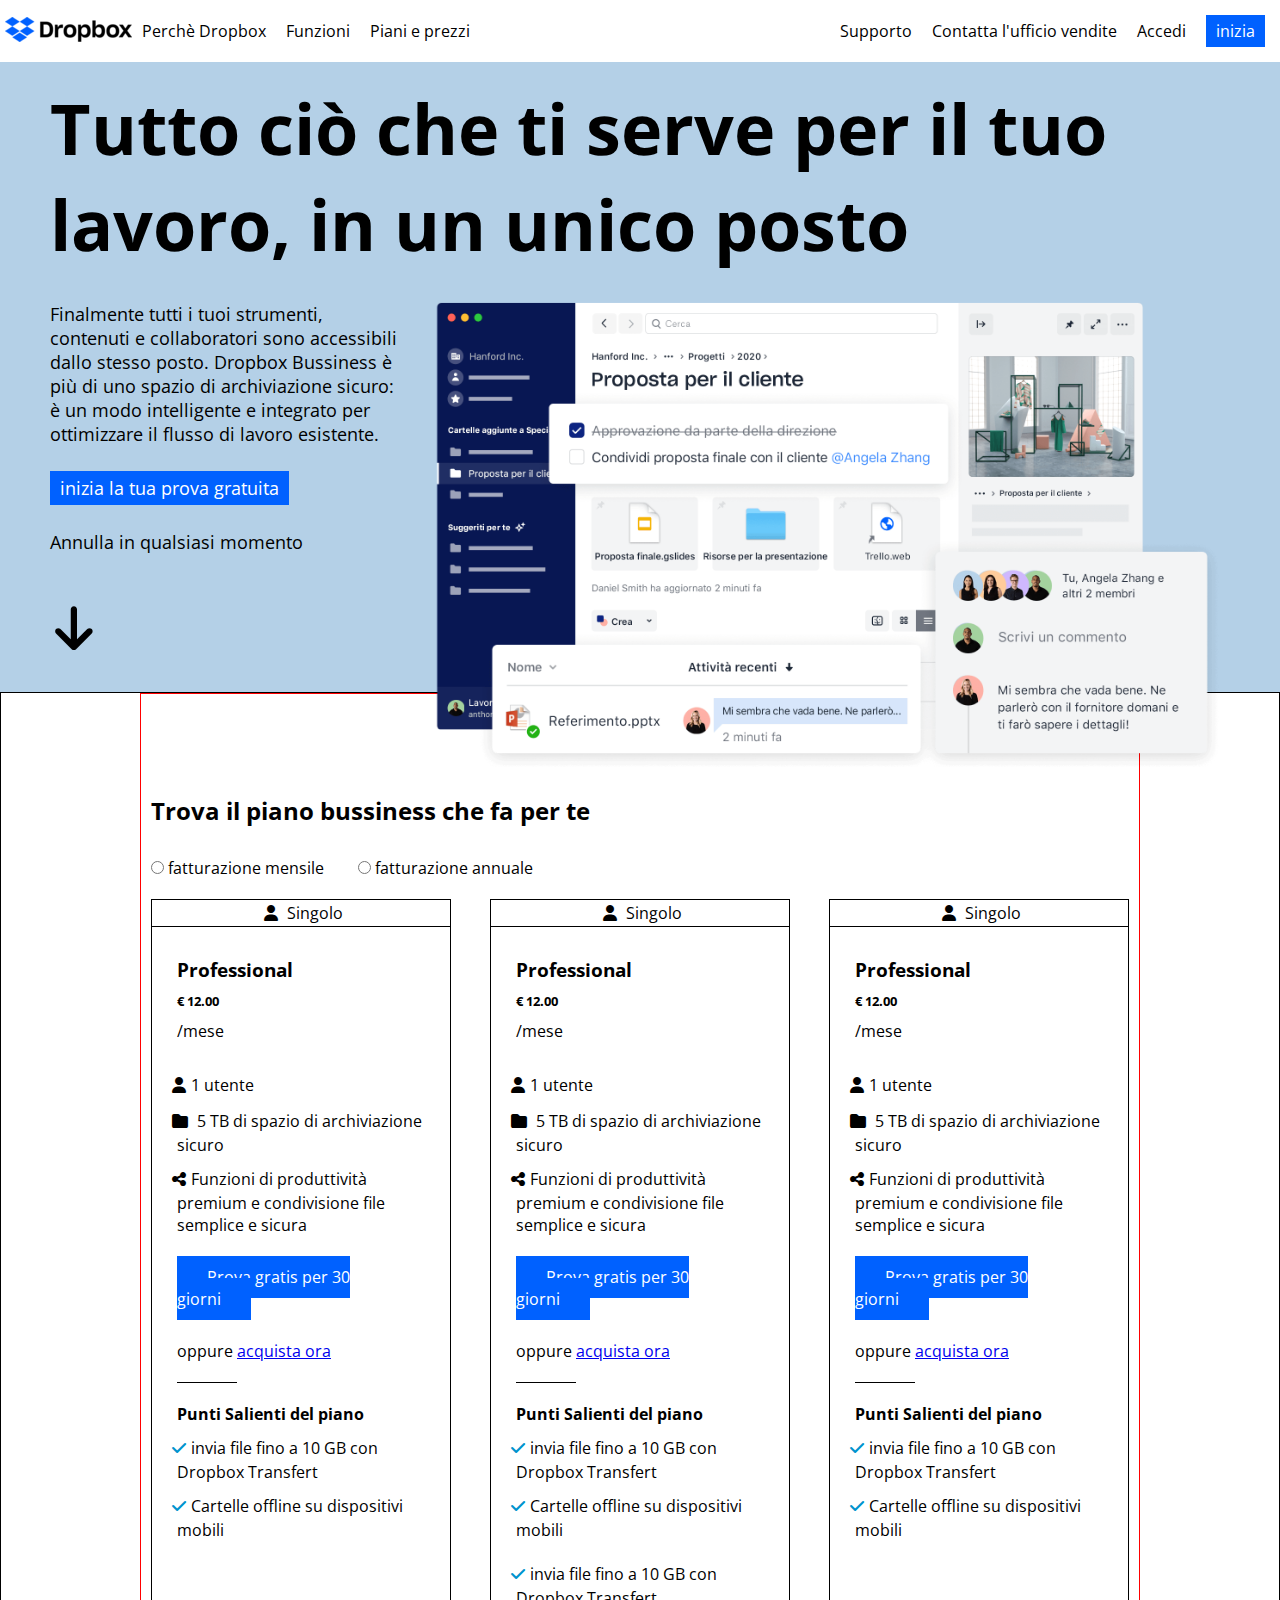
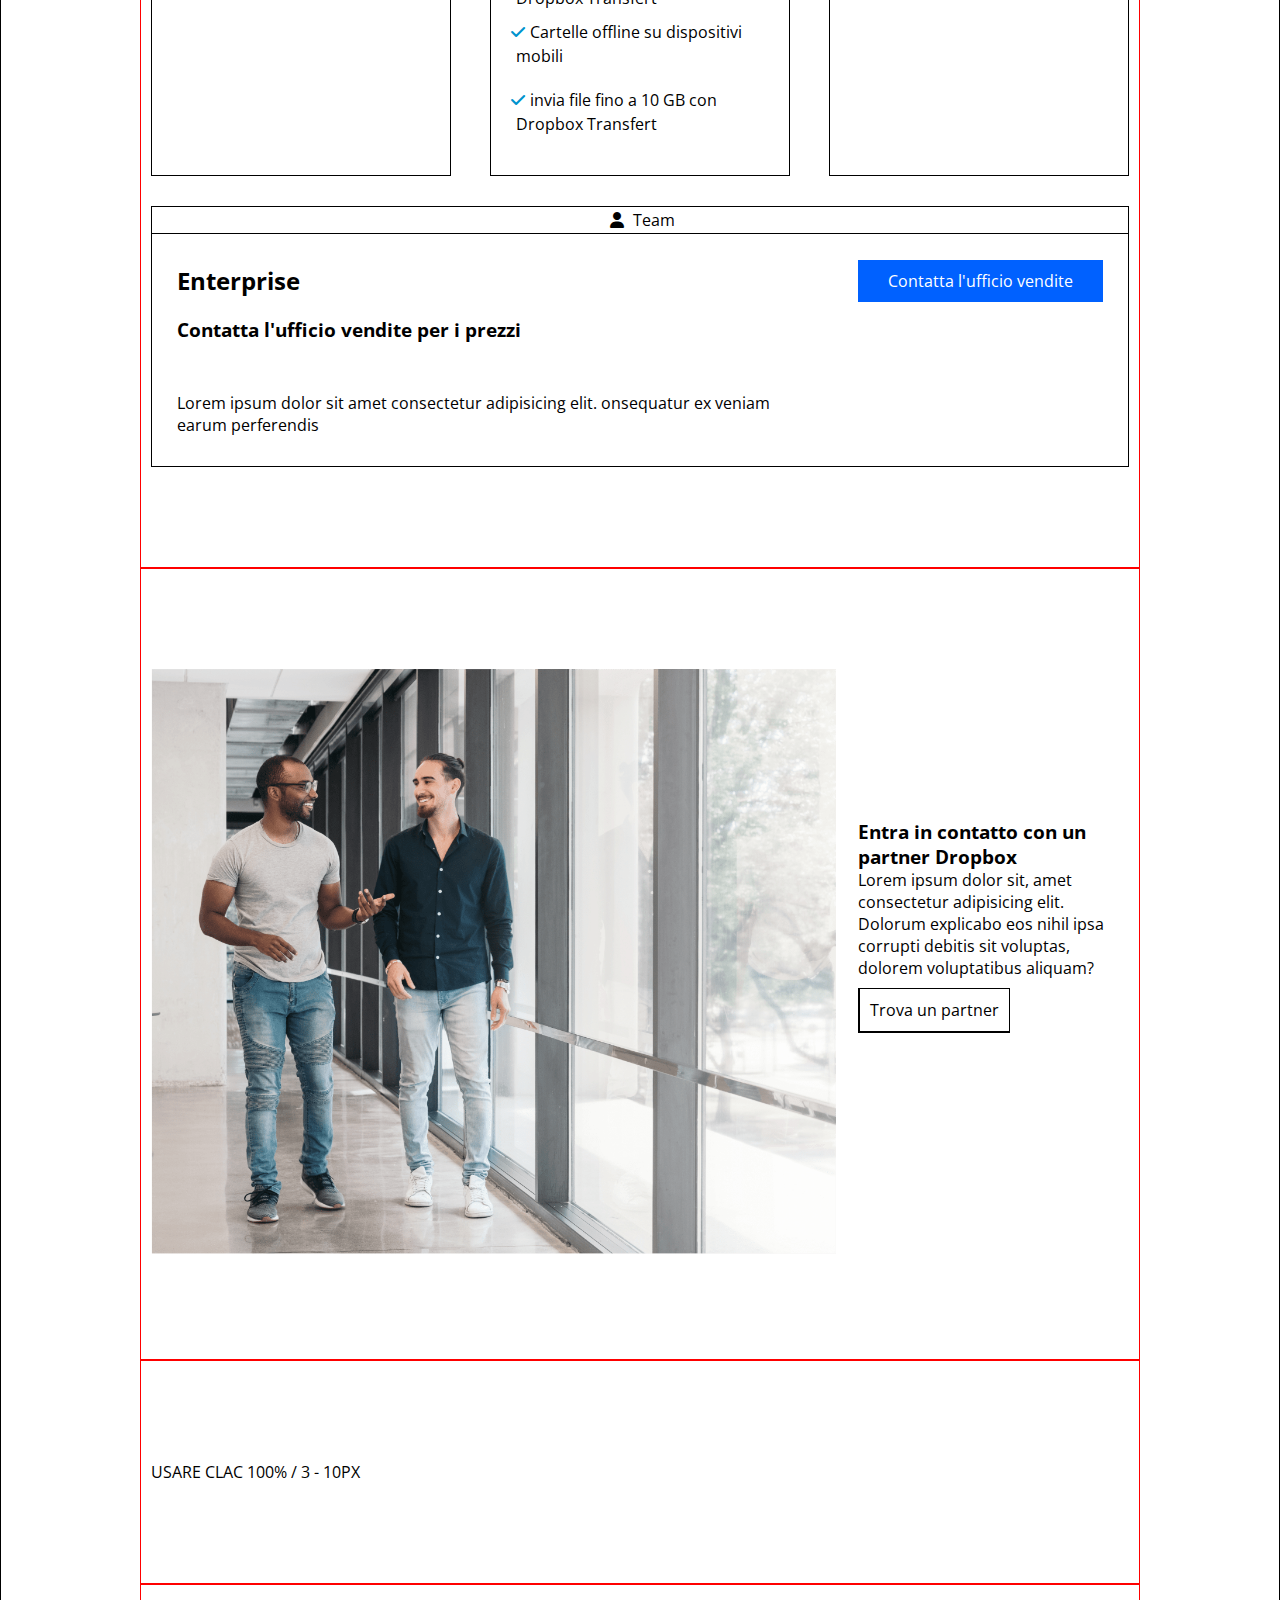
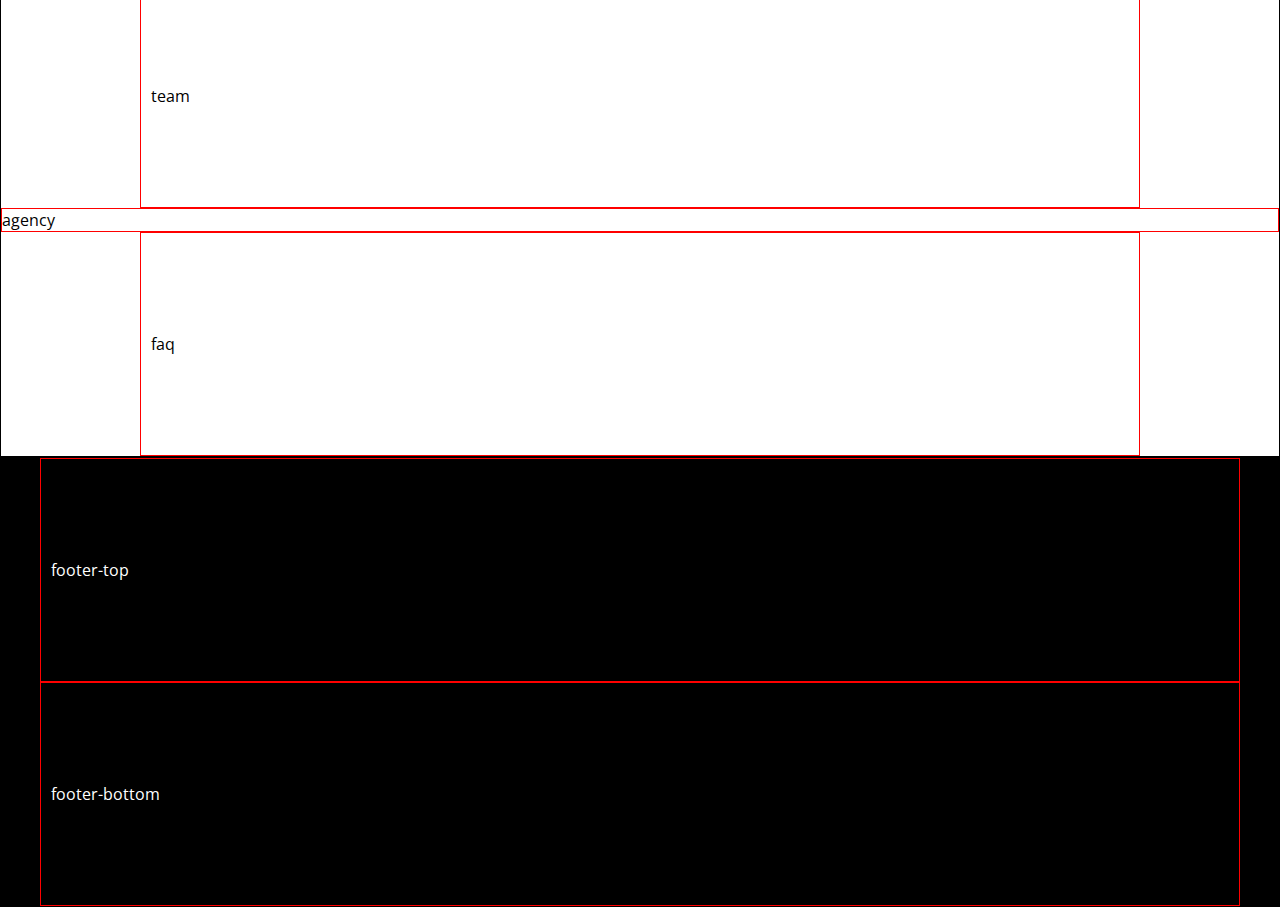
==== commit 7976ad47: "section partner 100%" ====
--- a/css/index.html
+++ b/css/index.html
@@ -41,7 +41,7 @@
             <h1>Tutto ciò che ti serve per il tuo lavoro, in un unico posto</h1>
 
             <div class="d-flex ">
-                <div id="left" >
+                <div class="left" >
 
                     <p>Finalmente tutti i tuoi strumenti, contenuti e collaboratori sono accessibili dallo stesso posto.
                         Dropbox Bussiness è più di uno spazio di archiviazione sicuro: è un modo intelligente e integrato per ottimizzare 
@@ -51,7 +51,7 @@
                     <p>Annulla in qualsiasi momento</p>
                     <p class="down-arrow"><i class="fa-solid fa-arrow-down"></i></p>
                 </div>
-                <div id="right" class="position-relative">
+                <div  class="position-relative right">
                     <img id="jumbo"  src="../img/jumbo.png" alt="jumbo">
                 </div>
             </div>
@@ -225,25 +225,35 @@
                     </div>
                    
                     
-                   
-                
-
                 </div>
 
             </div>
-
         </section>
 
 
-
-
-
-
-
-
-        
-        <section id="partner" class="debug small-container section-padding">partner</section>
-        <section id="buisness" class="debug small-container section-padding">buisness</section>
+        <section id="partner" class="debug small-container section-padding d-flex row-revers">
+            <div class="left padding-partner">
+                <h3>Entra in contatto con un partner Dropbox</h3>
+                <p>Lorem ipsum dolor sit, amet consectetur adipisicing elit. Dolorum 
+                    explicabo eos nihil ipsa corrupti debitis sit voluptas, dolorem voluptatibus 
+                    aliquam?</p>
+                <div class="padding-t-20 ">
+                    <a href="#" class="black-button">Trova un partner</a>
+                </div>
+            </div>
+            <div class="right"><img src="../img/partner.png" alt=""></div>
+        </section>
+
+
+
+        <section id="buisness" class="debug small-container section-padding">
+
+            USARE CLAC 100% / 3 - 10PX 
+
+        </section>
+
+
+
         <section id="team" class="debug small-container section-padding">team</section>
         <section id="agency" class="debug">agency</section>
         <section id="faq" class="debug small-container section-padding">faq</section>
--- a/css/file.css
+++ b/css/file.css
@@ -32,6 +32,10 @@
     text-decoration: none;
 }
 
+img{
+    width: 100%;
+}
+
 .debug{
     border: 1px solid red;
 }
@@ -77,12 +81,12 @@
     font-size: 70px;
 }
 
-#left{
+.left{
     width: 30%;
    
 }
 
-#right{
+.right{
     width: 70%;
 }
 
@@ -180,6 +184,10 @@
     flex-wrap: wrap;
 }
 
+.row-revers{
+    flex-direction: row-reverse;
+}
+
 .space-between{
     justify-content: space-between;
 }
@@ -219,6 +227,10 @@
     padding: 30px 25px;
 }
 
+.padding-partner{
+    padding: 150px 20px 0px 22px;
+}
+
 /* margin  */
 
 .margin-t-30{
@@ -228,6 +240,10 @@
 .margin-l-30{
     margin-left: 30px;
 }
+
+
+/* padding  */
+
 
 
 /* padding bottom  */
@@ -271,6 +287,14 @@
     text-decoration: none;
 }
 
+.black-button{
+    color: var(--color-background-footer);
+    padding: 10px;
+    border: 1px solid var(--color-background-footer);
+    border-left: 2px solid var(--color-background-footer);
+    border-bottom: 2px solid var(--color-background-footer);
+    text-decoration: none;
+}
 
 /* border utility  */
 
@@ -280,8 +304,6 @@
     border-right: 0px solid var(--color-background-footer);
     border-top: 0px solid var(--color-background-footer);
     border-bottom: 1px solid var(--color-background-footer);
-
-
 }
 
 .border{
@@ -293,8 +315,13 @@
    width: 60px;
 }
 
+
+
 /* text utility  */
 
 .text-center{
     text-align: center;
-}+}
+
+
+
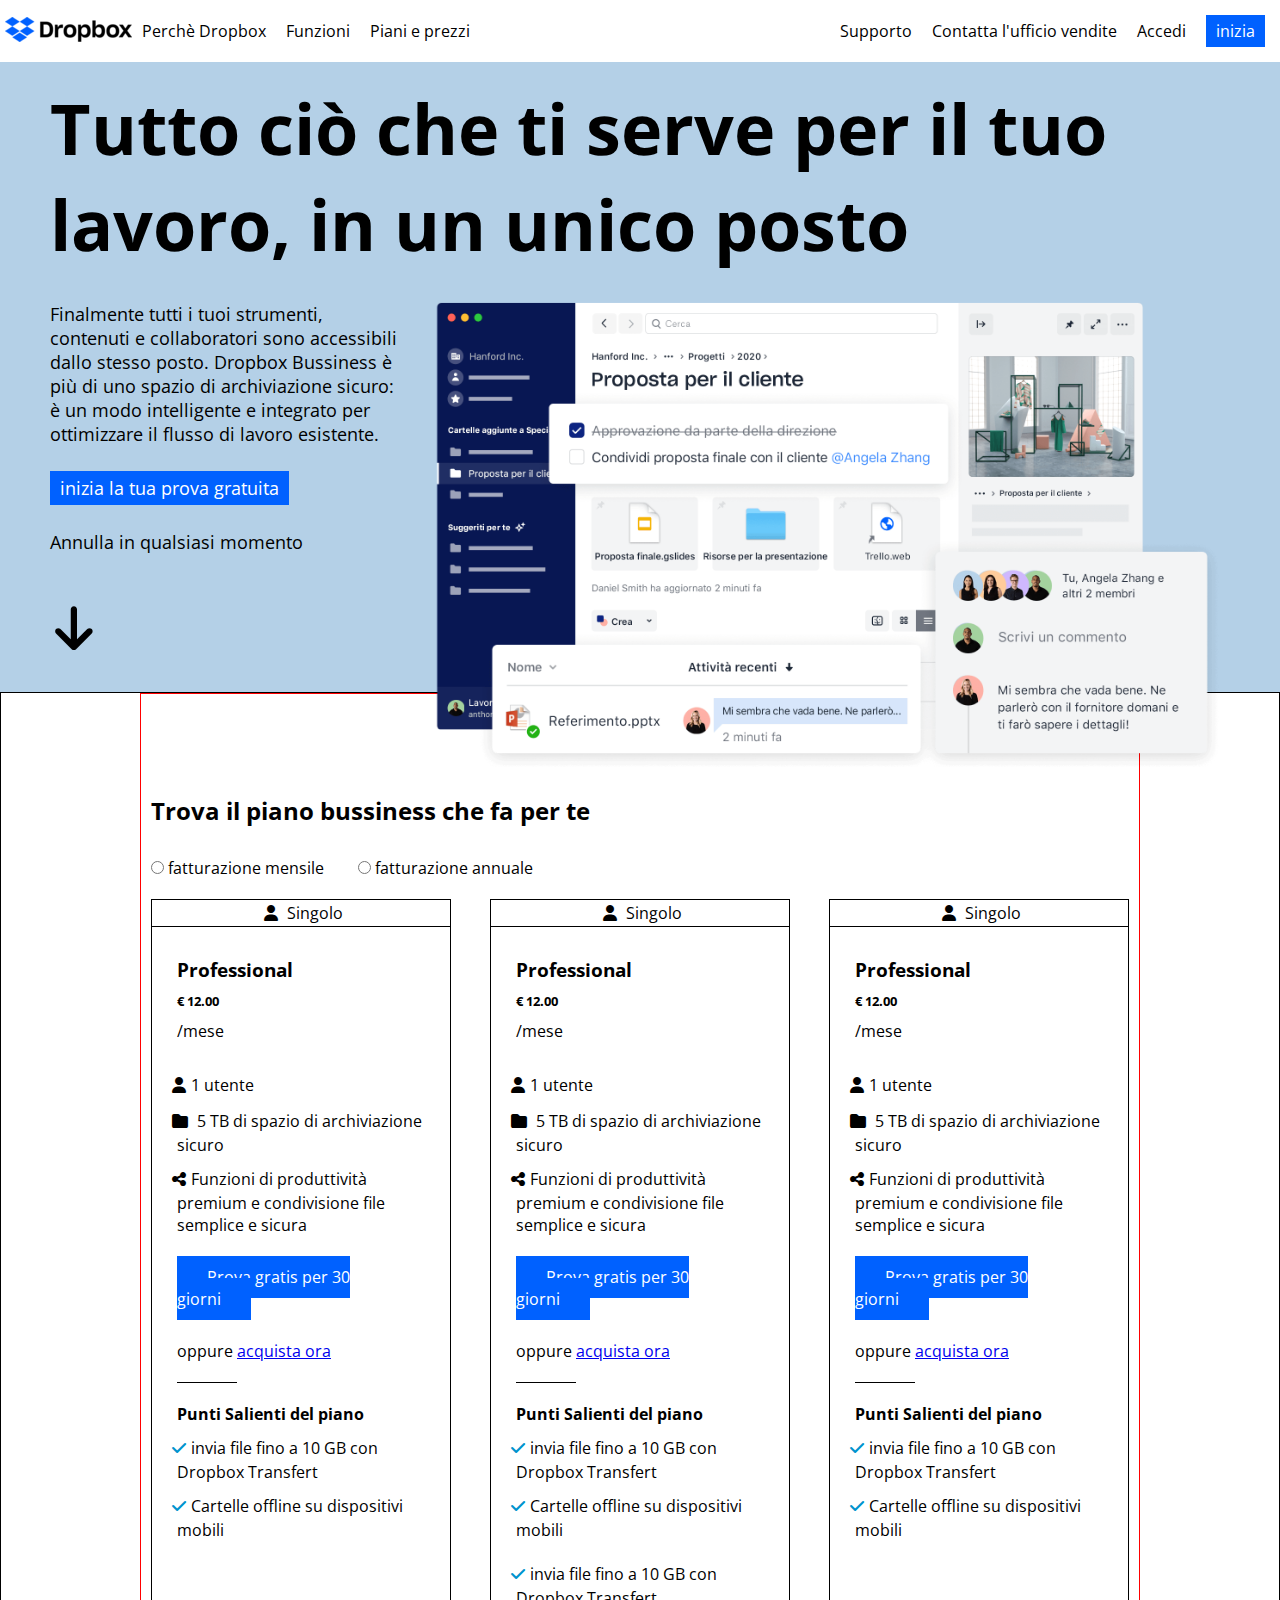
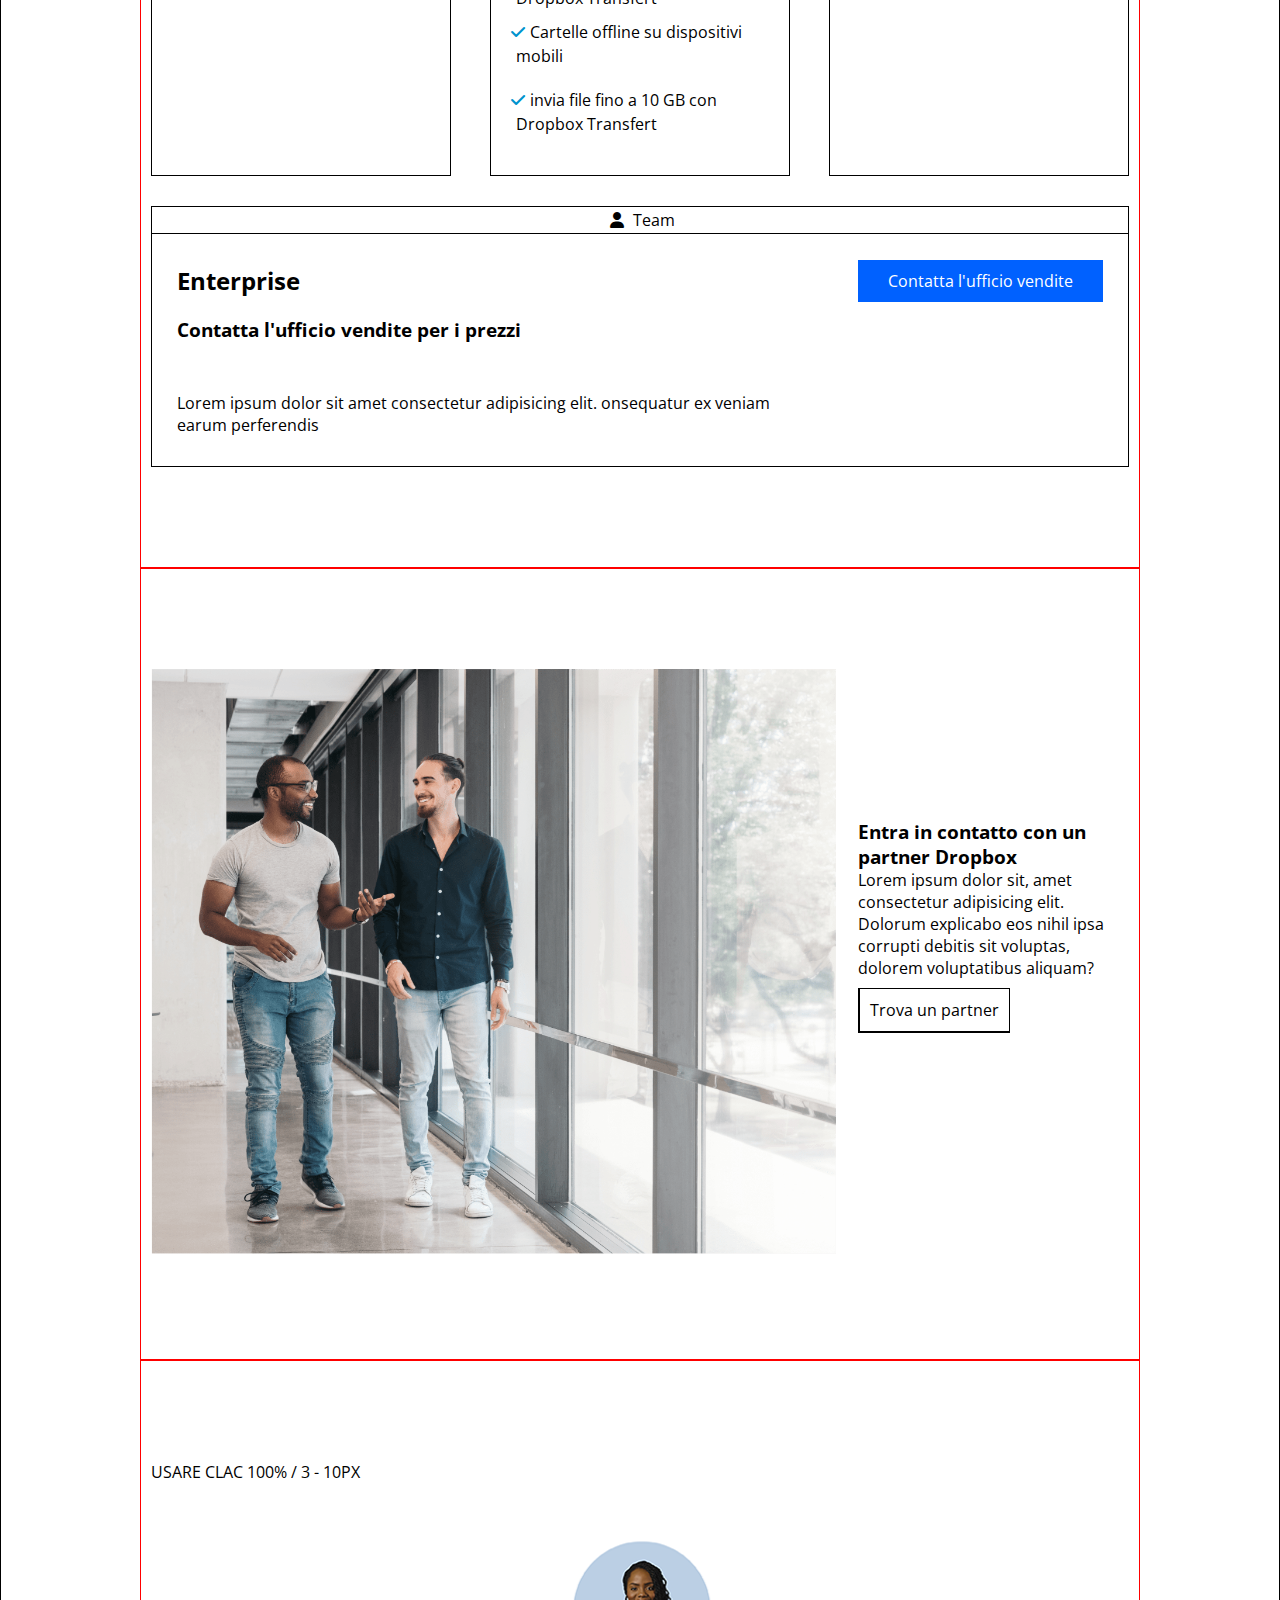
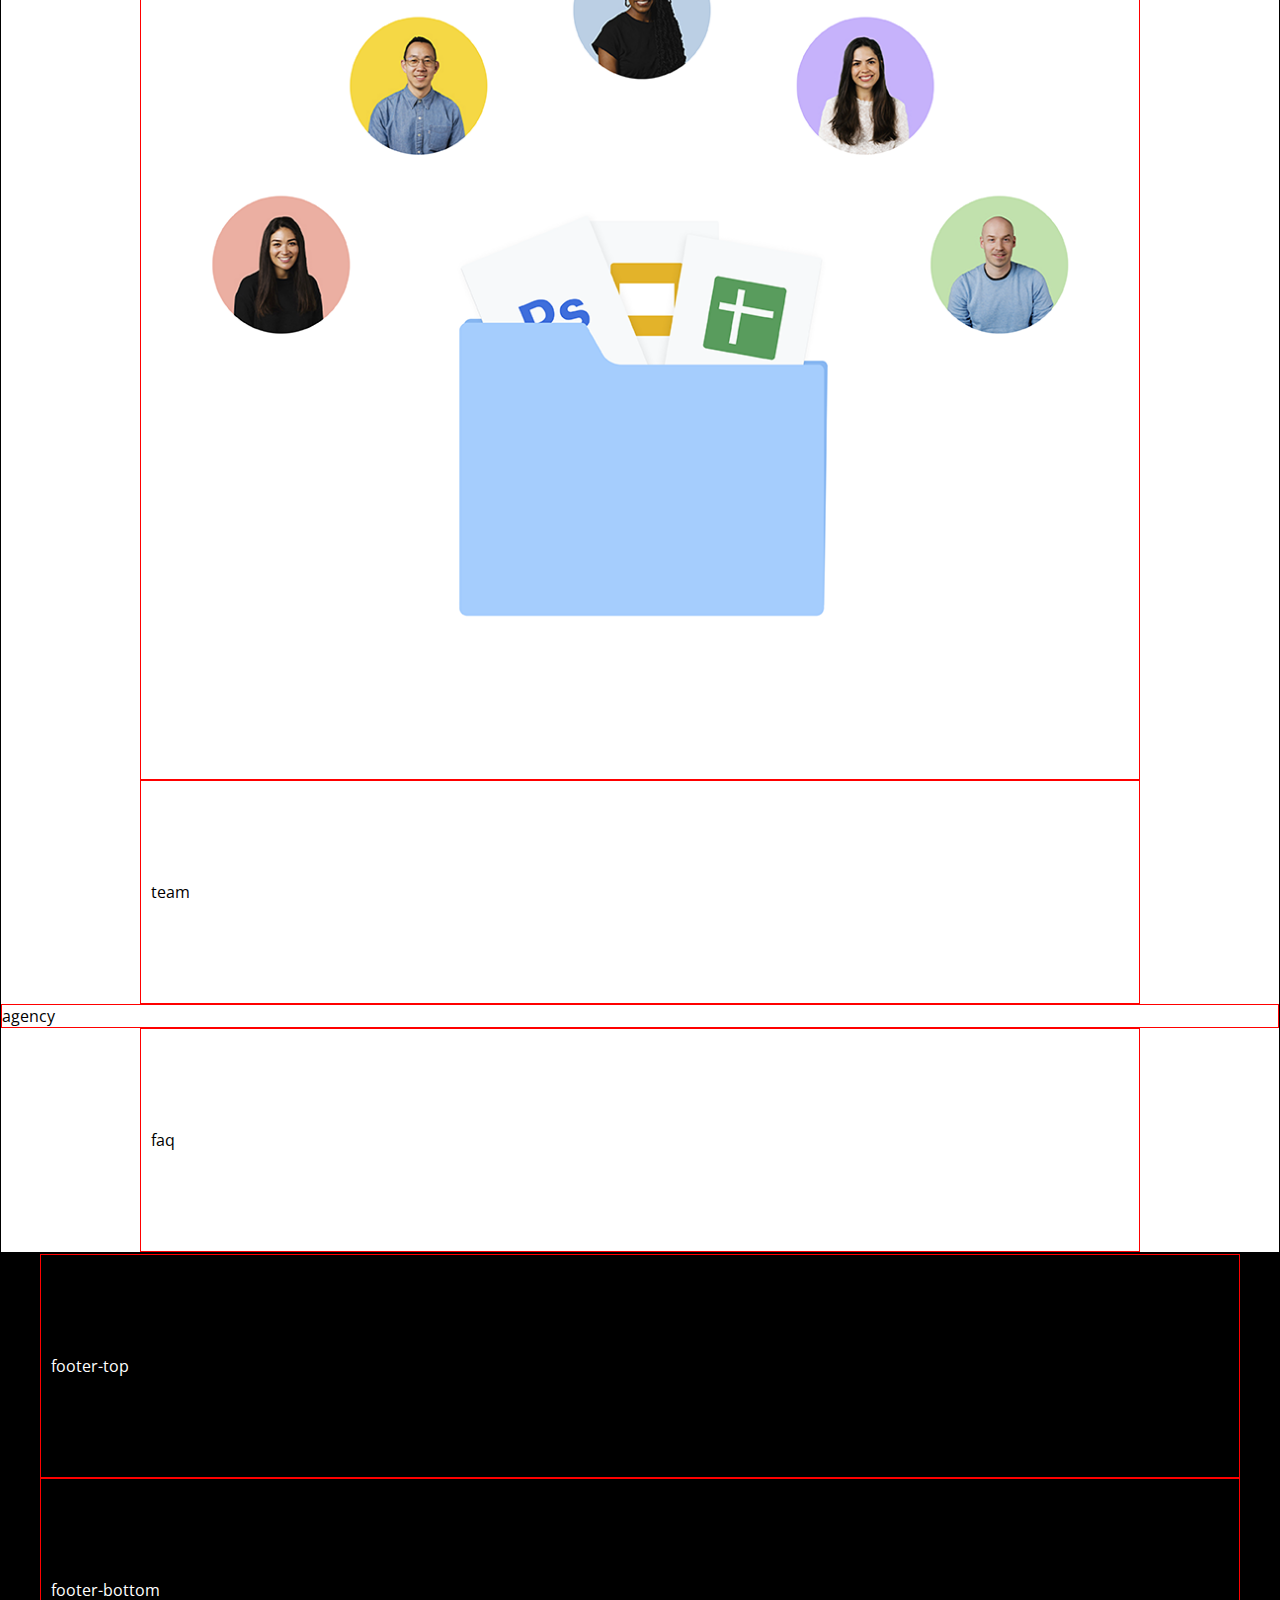
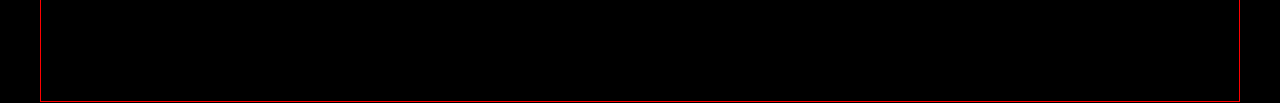
==== commit 07916ea5: "bonus loghi" ====
--- a/css/index.html
+++ b/css/index.html
@@ -250,6 +250,9 @@
 
             USARE CLAC 100% / 3 - 10PX 
 
+
+            <img src="../img/business-feature-switching-tools.png"  class="immagine">
+
         </section>
 
 
--- a/css/file.css
+++ b/css/file.css
@@ -325,3 +325,6 @@
 
 
 
+.immagine:hover{
+    border: 5px solid red;
+}